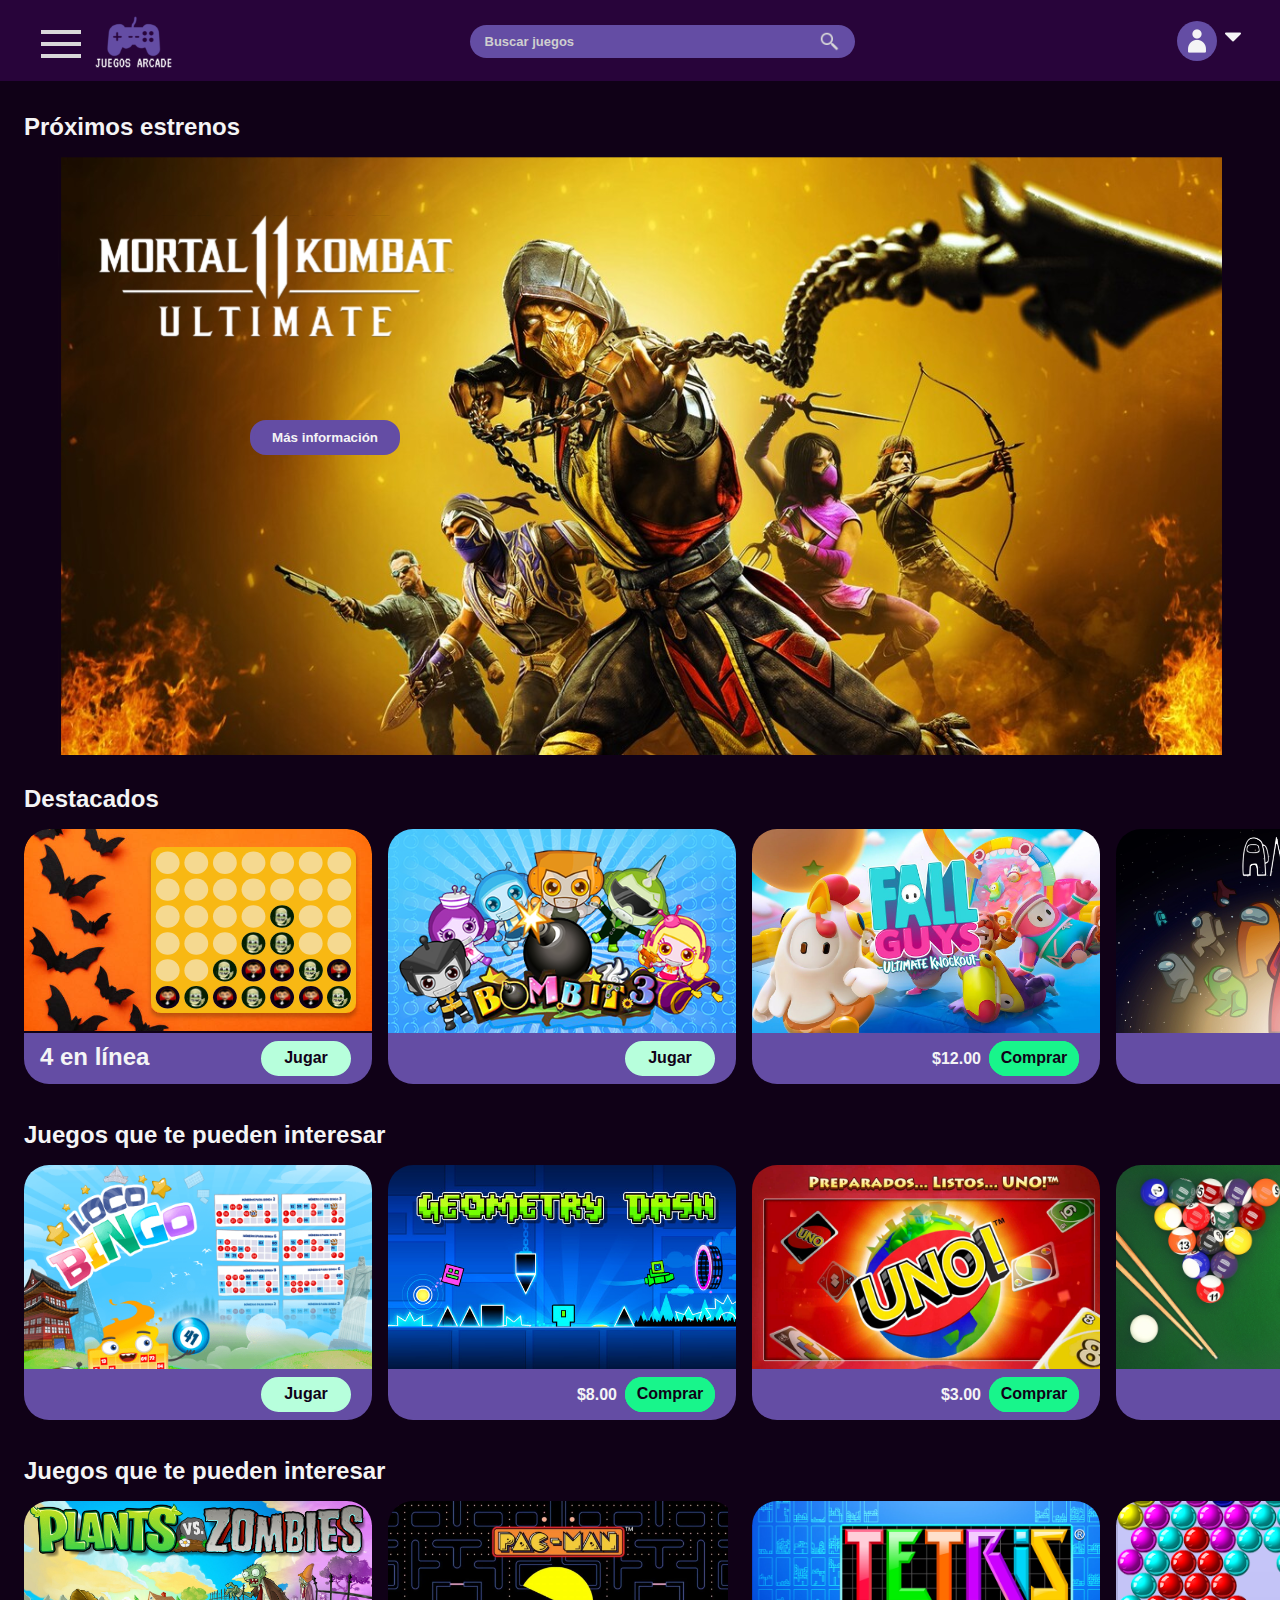
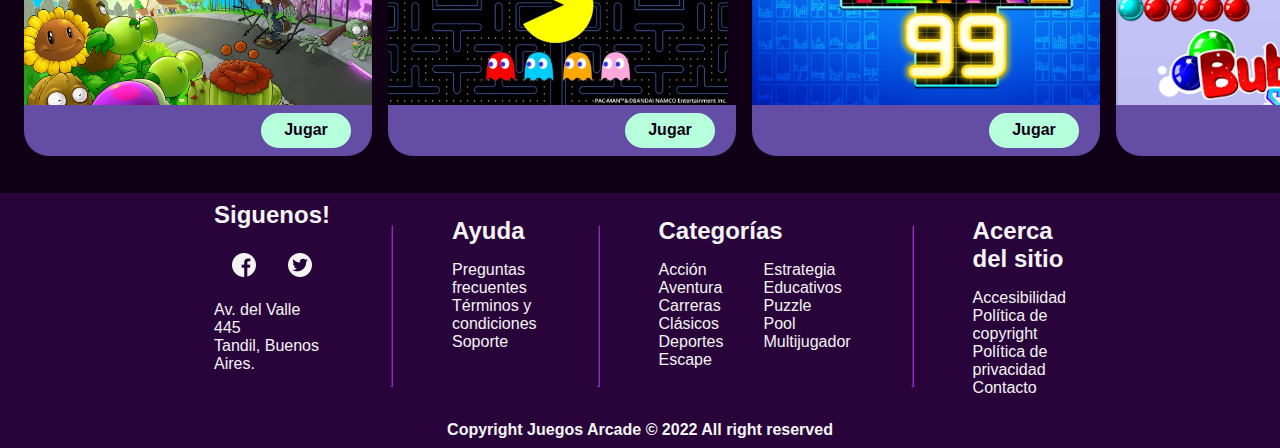
==== Entregable 2/Home.html @ 7ea5e597 "animacion a los hover de los botones" ====
<!DOCTYPE html>
<html lang="en">
<head>
    <meta charset="UTF-8">
    <meta http-equiv="X-UA-Compatible" content="IE=edge">
    <meta name="viewport" content="width=device-width, initial-scale=1.0">
    <link rel="stylesheet" href="css/style.css">
    <script src="https://kit.fontawesome.com/yourcode.js" crossorigin="anonymous"></script>
    <link rel="stylesheet" href="https://cdnjs.cloudflare.com/ajax/libs/font-awesome/4.7.0/css/font-awesome.min.css">
    <link rel="preconnect" href="https://fonts.googleapis.com">
    <link rel="preconnect" href="https://fonts.gstatic.com" crossorigin>
    <link href="https://fonts.googleapis.com/css2?family=Inter:wght@500&family=Raleway:ital,wght@1,200&display=swap" rel="stylesheet">
    <title>Juegos arcade</title>
    <script src="logica.js"></script>
</head>
<body>
    <header>
        <div class="container">
            <div class="img">
                <!--Sergio-->
                <button id="botonCategorias">
                    <img class="menu" src="img/menu.png" alt="">
                </button>
                <!--Sergio-->
                <img class="logo" src="img/logo.svg" alt="">
            </div>
            <div class="buscador">
                <input type="text" placeholder="Buscar juegos" name="" id="">
                <img class="buscadorImg" src="img/buscador.png" alt="">
            </div>
            <div class="menuUsuario">
                <div id="btnUsuario" class="usuario">
                    <img class="logoUsuario" src="img/usuario.png" alt="">
                </div>
                <div id="flecha">
                    <img class="flecha" src="img/ordenar-abajo.png" alt="">
                </div>
            </div>
        </div>
        
    </header>
    <!--<div class="loader noMostrar" id="spinner"></div>-->
    <!--Sergio-->
    <div id="categorias" class="noMostrar">
        <div class="categorias">
            
            <ul class="listaCategorias">
                <li>Acción</li>
                <li>Aventura</li>
                <li>Carreras</li>
                <li>Clásicos</li>
                <li>Deportes</li>
            <li>Escape</li>
            <li>Estrategia</li>
            <li>Educativos</li>
            <li>Puzzle</li>
            <li>Pool</li>
            <li>Multijugador</li>
            <li>
                <div class="containerRedes">
                    <div class="logoRedes">
                        <img class="redes" src="img/facebook.png" alt="">
                    </div>
                    <div class="logoRedes">
                        <img class="redes" src="img/gorjeo.png" alt="">
                    </div>
                </div>
            </li>
        </ul>
        </div>
    </div>
    <div id="usuarioCategorias" class="noMostrar">
        <ul class="listaUsuarioCategorias">
            <div>
                <img class="logoUsuario" src="img/usuario.png" alt="">
                <p>Nombre</p>
            </div>
            <hr>
            <li>Notificaciones</li>
            <li>Tienda</li>
            <li>Soporte</li>
            <li>Configuración</li>
            <li>Cerrar Sesión</li>
        </ul>
    </div>
    <!--Sergio-->
    <main id="main">
        <div class="containerMain">
            <h1>Próximos estrenos</h1>
        </div>
            <div class="containerMortal">
                <img class="imgMortal" src="img/mortalMasLogo.svg" alt="">
            </div>
            <a href="lanzamiento.html">  <button class="btnInfo info">Más información</button></a>
        <div class="containerMain">
            <div >
                <img src="/img/imgJuego.svg" alt="">
            </div>
            <h1 class="destacados">Destacados</h1>
            <div class="carrouselDiv">
                
                <ul class="carrousel">
                    <li>
                        <div class="containerCard">
                            <div class="containerImg">
                                <img class="imgCarrouselWidthJuego" src="./img/juegoHome.svg" alt="">
                            </div>
                            <div class="cardWithName">
                                <h1>4 en línea</h1>
                                <a href="juego.html"><button class="btn jugar btnJugar"><p>Jugar</p></button></a>
                            </div>
                        </div>
                    </li>
                    <li>
                        <div class="containerCard">
                            <div class="containerImg">
                                <img class="imgCarrouselWidth" src="img/carrousel/1/bombit.png" alt="">
                            </div>
                            <div class="card">
                                <button class="btn jugar btnJugar"><p>Jugar</p></button>
                            </div>
                        </div>
                    </li>
                    <li >
                        <div class="containerCard">
                            <div class="containerImg">
                                <img class="imgCarrouselHeigh" src="img/carrousel/1/fallguys.png" alt="">
                            </div>
                            <div class="cardPrice">
                                <p class="precio">$12.00</p>
                                <button class="btn comprar btnComprar"><p>Comprar</p></button>

                            </div>
                        </div>
                    </li>
                    <li>
                        <div class="containerCard">
                            <div class="containerImg">
                                <img class="imgCarrouselHeigh" src="img/carrousel/1/amongus.png" alt="">
                                
                            </div>
                            <div class="cardPrice">
                                <p class="precio">$3.00</p>
                                <button class="btn comprar btnComprar"><p>Comprar</p></button>
                            </div>
                        </div>
                    </li>
                    <li>
                        <div class="containerCard">
                            <div class="containerImg">
                                <img class="imgCarrouselWidth" src="img/carrousel/1/plantasVSzombies.png" alt="">
                                
                            </div>
                            <div class="card">
                                <button class="btn jugar btnJugar"><p>Jugar</p></button>
                            </div>
                        </div>
                    </li>
                    <li>
                        <div class="containerCard">
                            <div class="containerImg">
                                <img class="imgCarrouselWidth" src="img/carrousel/1/fuegoyagua.png" alt="">
                                
                            </div>
                            <div class="card">
                                <button class="btn jugar btnJugar"><p>Jugar</p></button>
                            </div>
                        </div>
                    </li>
                    <li>
                        <div class="containerCard">
                            <div class="containerImg">
                                <img class="imgCarrouselWidth" src="img/carrousel/1/pacman.png" alt="">
                                
                            </div>
                            <div class="card">
                                <button class="btn jugar btnJugar"><p>Jugar</p></button>
                            </div>
                        </div>
                    </li>
                    <li>
                        <div class="containerCard">
                            <div class="containerImg">
                                <img class="imgCarrouselHeigh" src="img/carrousel/1/fornite.png" alt="">
                                
                            </div>
                            <div class="cardPrice">
                                <p class="precio">$7.00</p>
                                <button class="btn comprar btnComprar"><p>Comprar</p></button>
                            </div>
                        </div>
                    </li>
                </ul>
            </div>

            <h1>Juegos que te pueden interesar</h1>
                <ul class="carrousel">
                    <li>
                        <div class="containerCard">
                            <div class="containerImg">
                                <img class="imgCarrouselWidth" src="img/carrousel/2/bingo.png" alt="">
                            </div>
                            <div class="card">
                                <button class="btn jugar btnJugar"><p>Jugar</p></button>
                            </div>
                        </div>
                    </li>
                    <li>
                        <div class="containerCard">
                            <div class="containerImg">
                                <img class="imgCarrouselHeigh" src="img/carrousel/2/geometry.png" alt="">

                            </div>
                            <div class="cardPrice">
                                <p class="precio">$8.00</p>
                                <button class="btn comprar btnComprar"><p>Comprar</p></button>
                            </div>
                        </div>
                    </li>
                    <li>
                        <div class="containerCard">
                            <div class="containerImg">
                                <img class="imgCarrouselHeigh" src="img/carrousel/2/ungo.png" alt="">
                            </div>
                            <div class="cardPrice">
                                <p class="precio">$3.00</p>
                                <button class="btn comprar btnComprar"><p>Comprar</p></button>
                            </div>
                        </div>
                    </li>
                    <li >
                        <div class="containerCard">
                            <div class="containerImg">
                                <img class="imgCarrouselHeigh" src="img/carrousel/2/pool.png" alt="">
                            </div>
                            <div class="card">
                                <button class="btn jugar btnJugar"><p>Jugar</p></button>
                            </div>
                        </div>
                    </li>
                    <li>
                        <div class="containerCard">
                            <div class="containerImg">
                                <img class="imgCarrouselHeigh" src="img/carrousel/2/subway.png" alt="">

                            </div>
                            <div class="cardPrice">
                                <p class="precio">$7.00</p>
                                <button class="btn comprar btnComprar"><p>Comprar</p></button>
                            </div>
                        </div>
                    </li>
                    <li>
                        <div class="containerCard">
                            <div class="containerImg">
                                <img class="imgCarrouselHeigh" src="img/carrousel/2/tetris.png" alt="">

                            </div>
                            <div class="card">
                                <button class="btn jugar btnJugar"><p>Jugar</p></button>
                            </div>
                        </div>
                    </li>
                    <li>
                        <div class="containerCard">
                            <div class="containerImg">
                                <img class="imgCarrouselWidth" src="img/carrousel/2/callofduty.png" alt="">

                            </div>
                            <div class="cardPrice">
                                <p class="precio">$11.00</p>
                                <button class="btn comprar btnComprar"><p>Comprar</p></button>
                            </div>
                        </div>
                    </li>
                    <li>
                        <div class="containerCard">
                            <div class="containerImg">
                                <img class="imgCarrouselHeigh" src="img/carrousel/2/redball.png" alt="">

                            </div>
                            <div class="card">
                                <button class="btn jugar btnJugar"><p>Jugar</p></button>
                            </div>
                        </div>
                    </li>
                </ul>
                
            <h1>Juegos que te pueden interesar</h1>
                <ul class="carrousel">
                    <li>
                        <div class="containerCard">
                            <div class="containerImg">
                                <img class="imgCarrouselWidth" src="img/carrousel/1/plantasVSzombies.png" alt="">
                            </div>
                            <div class="card">
                                <button class="btn jugar btnJugar"><p>Jugar</p></button>
                            </div>
                        </div>
                    </li>
                    <li>
                        <div class="containerCard">
                            <div class="containerImg">
                                <img class="imgCarrouselHeigh" src="img/carrousel/1/pacman.png" alt="">

                            </div>
                            <div class="card">
                                <button class="btn jugar btnJugar"><p>Jugar</p></button>
                            </div>
                        </div>
                    </li>
                    <li>
                        <div class="containerCard">
                            <div class="containerImg">
                                <img class="imgCarrouselHeigh" src="img/carrousel/2/tetris.png" alt="">
                            </div>
                            <div class="card">
                                <button class="btn jugar btnJugar"><p>Jugar</p></button>
                            </div>
                        </div>
                    </li>
                    <li >
                        <div class="containerCard">
                            <div class="containerImg">
                                <img class="imgCarrouselWidth" src="img/carrousel/3/bubblle.png" alt="">
                            </div>
                            <div class="cardPrice">
                                <p class="precio">$2.00</p>
                                <button class="btn comprar btnComprar"><p>Comprar</p></button>
                            </div>
                        </div>
                    </li>
                    <li>
                        <div class="containerCard">
                            <div class="containerImg">
                                <img class="imgCarrouselWidth" src="img/carrousel/3/bingo2.png" alt="">

                            </div>
                            <div class="card">
                                <button class="btn jugar btnJugar"><p>Jugar</p></button>
                            </div>
                        </div>
                    </li>
                    <li>
                        <div class="containerCard">
                            <div class="containerImg">
                                <img class="imgCarrouselWidth" src="img/carrousel/3/candycrush.png" alt="">

                            </div>
                            <div class="cardPrice">
                                <p class="precio">$12.00</p>
                                <button class="btn comprar btnComprar"><p>Comprar</p></button>
                            </div>
                        </div>
                    </li>
                    <li>
                        <div class="containerCard">
                            <div class="containerImg">
                                <img class="imgCarrouselWidth" src="img/carrousel/3/ludo.png" alt="">

                            </div>
                            <div class="cardPrice">
                                <p class="precio">$8.00</p>
                                <button class="btn comprar btnComprar"><p>Comprar</p></button>
                            </div>
                        </div>
                    </li>
                    <li>
                        <div class="containerCard">
                            <div class="containerImg">
                                <img class="imgCarrouselHeigh" src="img/carrousel/3/pinball.png" alt="">

                            </div>
                            <div class="card">
                                <button class="btn jugar btnJugar"><p>Jugar</p></button>
                            </div>
                        </div>
                    </li>
                </ul>

                
            </div>
            <footer>
                <div class="containerFooter">

                    <div class="seccionSiguenos">
                        <h1> Siguenos!</h1>
                        <div class="containerRedes">

                            <div class="logoRedes">
                                <img class="redes" src="img/facebook.png" alt="">
                            </div>
                            <div class="logoRedes">
                                <img class="redes" src="img/gorjeo.png" alt="">
                            </div>
                        </div>
                        <div class="ubicacion">
                            <p>Av. del Valle 445</p>
                            <p>Tandil, Buenos Aires.</p>
                        </div>
                    </div>
                    <div>
                        <hr>
                    </div>
                    <div class="seccion">
                        <h1> Ayuda</h1>
                        <p>Preguntas frecuentes</p>
                        <p>Términos y condiciones</p>
                        <p>Soporte</p>
                    </div>
                    <div>
                        <hr>
                    </div>
                    <div class="seccion">
                        <h1>Categorías</h1>
                        <div class="divCategoria">
                            <div class="listadoCategorias"> 
                                <p>Acción </p>
                                <p>Aventura</p>
                                <p>Carreras</p>
                                <p>Clásicos</p>
                                <p>Deportes</p>
                                <p>Escape</p>
                            </div>
                            <div>
                                <p>Estrategia</p>
                                <p>Educativos</p>
                                <p>Puzzle</p>
                                <p>Pool</p>
                                <p>Multijugador</p>
                            </div>
                        </div>
                    </div>
                    <div>
                        <hr>
                    </div>
                    <div class="seccion">
                        <h1> Acerca del sitio</h1>
                        <p>Accesibilidad</p>
                        <p>Política de copyright</p>
                        <p>Política de privacidad</p>
                        <p>Contacto</p>
                    </div>
                </div>
                <p class="copyright">Copyright Juegos Arcade © 2022 All right reserved</p>
            </footer>
    </main>

</body>
</html>
---- Entregable 2/css/style.css ----
@import url('https://fonts.googleapis.com/css2?family=Inter:wght@500&family=Raleway:ital,wght@1,200&display=swap');

html, body, div, span, applet, object, iframe,
h1, h2, h3, h4, h5, h6, p, blockquote, pre,
a, abbr, acronym, address, big, cite, code,
del, dfn, em, img, ins, kbd, q, s, samp,
small, strike, strong, sub, sup, tt, var,
b, u, i, center,
dl, dt, dd, ol, ul, li,
fieldset, form, label, legend,
table, caption, tbody, tfoot, thead, tr, th, td,
article, aside, canvas, details, embed, 
figure, figcaption, footer, header, hgroup, 
menu, nav, output, ruby, section, summary,
time, mark, audio, video {
    margin: 0;
    padding: 0;
    border: 0;
    font-size: 100%;
    vertical-align: baseline;
}

body{
    background-color: #100117;
    font-family:  sans-serif;
    color: #CFCFCF;
}

/*************HEADER***********************/
header{
    position: sticky;
    top: 0px;
    background-color: #28043A;
    height: 81px;
    width: 100%;
    z-index: 5;
}

input{
    background-color: #644DA4;
    border-radius: 50px;
    border: none;
    width:  381px;
    height: 31px;
}

::placeholder {
    color: #CFCFCF;
    font-weight: bold;
    font-size: 13px;
    padding-left: 13px;
    font-family: sans-serif;
}

.container{
    display: flex;
    flex-direction: row;
    justify-content: space-between;
}
.menu{
    max-width: 49px;
    max-height: 48px;
}
.logo{
    max-width: 77px;
    max-height: 52px;
}

.buscador{
    padding-top: 25px;
}

.buscadorImg{
    max-width: 21px;
    max-height: 23px;
    position: relative;
    right: 40px;
    top: 6px;
}

.img{
    padding-top: 16px;
    padding-left: 31px;
}

.usuario{
    width: 40px;
    height: 40px;
    -moz-border-radius: 50%;
    -webkit-border-radius: 50%;
    border-radius: 50%;
    background: #644DA4;

}
.menuUsuario{
    padding-top: 21px;
    padding-right: 31px;
    display: flex;
    flex-direction: row;
}

.logoUsuario{
    padding: 8px 8px;
}

.flecha{
    max-width: 22px;
    max-height: 22px;
    padding: 8px 8px;
}

/*************MAIN***********************/
main{
    background-color: #100117;
}

.containerMain{
    padding-left: 24px;
}

h1{
    color: #F4F4F5;
    font-size: 24px;
    padding-top: 32px;

}
.destacados{
    padding-top: 12px !important;  
}

.containerMortal{
    width: 100%;
    display: flex;
    justify-content: center;
    align-items: center;
    margin-top: 16px;
}

.imgMortal{
    width: 91%;

}

.logoMortal{
    max-width: 400px;
    position: absolute;
    top: 250px;
    left: 150px;
}

.btnInfo {
    font-weight: 600;
    background: #644DA4;
    border-radius: 16px;
    width: 150px;
    height: 35px;
    color: #F4F4F5;
    border: 0.25rem solid #644DA4;
    position: absolute;
    top: 420px;
    left: 250px;
    z-index: 1;
    overflow: hidden;
  }
  
  .btnInfo:hover {
    color: #644DA4;
  }
  .btnInfo::after {
    content: "";
    background: #ecf0f1;
    position: absolute;
    z-index: -1;
    padding: 0.85em 0.75em;
    display: block;
  }
  
  button[class^="btnInfo"]::after {
    transition: all 0.3s ease;
  }
  
  .btnInfo.info::after {
    left: 0;
    right: 0;
    top: 0;
    bottom: 0;
    transform: scale(0, 0) rotate(-180deg);
  }
  .btnInfo.info:hover::after {
    transform: scale(1, 1) rotate(0deg);
  }

.containerCard{
   padding-right: 16px;
   width:  348px;
   height: 260px;
   line-height:0;
}

.carrousel{
    display: flex;
    flex-direction: row;
    margin-top: 16px;
    overflow: scroll;
    list-style: none;
}


.carrousel::-webkit-scrollbar{
    width: 2px;
    height: 8px; 
}

.carrousel::-webkit-scrollbar-track {
    border-radius: 8px;
    background-color: none;
  }

.carrousel::-webkit-scrollbar-thumb {
    background: #581578;
    border-radius: 8px;
  }

.card{
    width:  348px;
    height: 51px;
    background-color: #644DA4;
    border-radius: 0px 0px 25px 25px;
    display: flex;
    justify-content: end;
}

.cardWithName{
    width:  348px;
    height: 51px;
    background-color: #644DA4;
    border-radius: 0px 0px 25px 25px;
    display: flex;
    justify-content: space-between;
}

.cardPrice{
    width:  348px;
    height: 51px;
    background-color: #644DA4;
    border-radius: 0px 0px 25px 25px;
    display: flex;
    justify-content: end; 
}

.cardPrice .precio {
    color: #F4F4F5;
    font-size: 16px;
    font-weight: 700;
    padding-top: 26px;
    padding-right: 8px;
}


.cardWithName h1 {
    padding-left: 16px;
    padding-top: 24px;
}

.containerImg{
    width: 348px;
    height: 204px;
    overflow: hidden;
    border-radius: 25px 25px 0px 0px;
}

.imgCarrouselHeigh{
    max-height: 204px;
    overflow: hidden;
}

.imgCarrouselWidth{
    max-width: 348px;
    overflow: hidden;
}

.imgCarrouselWidthJuego{
    max-width: 360px;
    overflow: hidden;  
}
/******Sergio************************/
.cardWithName a {
    margin-right: 21px;
    border-radius: 25px;
    height: 42px;
    width: 90px;
}

.btnComprar{
    background-color: #18F58B;
    border-radius: 25px;
    border: none;
    height: 35px;
    width: 90px;
    margin-top: 8px;
    margin-right: 21px;
    text-align: center;
}
.comprar {
    border-color: #18F58B;
    box-shadow: 0 0 40px 40px  #18F58B inset, 0 0 0 0 #18F58B;
    -webkit-transition: all 150ms ease-in-out;
    transition: all 150ms ease-in-out;
  }
  .comprar:hover {
    box-shadow: 0 0 10px 0  #18F58B inset, 0 0 10px 4px  #18F58B;
  }
.btnComprar p{
    font-size: 16px;
    font-weight:bold;
    color: #100117;
}

.btnJugar{
    background-color: #B7FFDC;
    border-radius: 25px;
    border: solid 2px #B7FFDC;
    height: 35px;
    width: 90px;
    margin-top: 8px;
    margin-right: 21px;
    text-align: center;
}
.btnJugar p{
    font-size: 16px;
    font-weight:bold;
    color: #100117;
}

.jugar {
    -webkit-transition: all 150ms ease-in-out;
    transition: all 150ms ease-in-out;
  }
  .jugar:hover {
    box-shadow: 0 0 10px 0  #B7FFDC inset, 0 0 10px 4px  #18F58B;
  }

  .jugar:hover  p {
    color: #100117;
  }


/******FOOTER************************/

footer{
    width: 100%;
    height: 255px;
    margin-top: 32px;
    background-color: #28043A;
    display: flex;
    flex-direction: column;
    align-items: center;
}

.containerFooter{
    padding: 24px 162px;
    display: flex;
    flex-direction: row;
    
}
footer .containerFooter .seccion {
    padding: 0px 60px;
    
}
.seccionSiguenos{
    padding: 0px 60px;
    height: 108px;
    display: flex;
    flex-direction: column;
    align-items: center;
    justify-content: center;

}


footer .containerFooter .seccion h1{
    padding: 0px ;
    padding-bottom: 16px ;
}

footer p {
    color: #F4F4F5;
    font-size: 16px;
    font-weight: 0;
}
.copyright{
    color: #F4F4F5;
    font-size: 16px;
    font-weight: 600;
}
.divCategoria{
    display: flex;
    flex-direction: row;
}

.listadoCategorias{
    padding-right: 40px;
}

hr{
    height: 160px;
    width: 50%;
    background-color:#581578;
    border-color: #581578;
}

.logoRedes{
    width: 24px;
    height: 24px;
    padding: 24px 16px;
    overflow: hidden;
}

.redes{
    max-width: 24px;

}

.containerRedes{
    display: flex;
    flex-direction: row;
    justify-self: center;
}

.ubicacion{
    display: flex;
    flex-direction: column;
    justify-content: center;
    align-items: center;
}


/********4 en linea*****************/

.breadCrums{
    background-color:#581578;
    width: 100%;
    height: 78px;
    display: flex;
    flex-direction: row;
    justify-content: space-between;
}

.contenedorIMGtexto{
    display: flex;
    flex-direction: row;
    padding-left: 32px;
}

.contenedorIMGjuego{
    width: 133px;
    height: 78px;
    overflow: hidden;
}


.imgjuego{
    width: 133px;
    height: 80px;
}
.contendedorBreadCrums{
    display: flex;
    flex-direction: column;

    padding-left:  24px;
}

.contendedorBreadCrums p {
    color: #CFCFCF;
}


.contendedorBreadCrums h1 {
   padding-top: 8px;
}


.contenedorJuego{
    width: 1230px;
    height: 640px;
    background-color:#581578;
    margin:0px 105px;
    display: flex;
    justify-content: center;
    align-items: center;
}

.juego{
    display: flex;
    width: 100%;
    height: 640px;
    justify-content: center;
    padding-top: 32px;
}

.containerRedesJuego{

    display: flex;
    flex-direction: row;
    justify-self: center;
    padding-right: 80px;
}

.logoRedesJuego{
    width: 40px;
    height: 40px;
    padding: 16px 16px;
    overflow: hidden;
}

.redesJuego{
    width: 40px;
    height: 40px;
}

.facebook{
    width: 35px;
    height: 35px;
}

.contendedorGaleria{
    display: flex;
    justify-content: center;
}
.galeria{
    width: 82%;
    padding-top: 32px;
    display: flex;
    flex-direction: row;
    justify-content: space-around;

}

.contenedorTexto{
    display: flex;
    justify-content: center;
    flex-direction: column;
    padding: 0px 150px;
}

.contenedorTexto p {
    padding-top: 16px;
}

.comentariosH1{
    padding-left: 148px;
}

.contenedorComentarios{
    background-color: #3F1A52;
    width: 1230;
    height:99px;
    margin: 16px 148px;
    border-radius: 8px;
    display: flex;
    flex-direction: row;
    justify-content: space-between;
}

.comentarioGlobal{
    background-color: #644DA4;
    width: 1072px;
    height: 67px;
    border-radius: 10px;
    margin-top: 16px;
    margin-bottom: 16px;
    margin-right: 84px;
}

.usuarioComentario{
    margin: 24px;
    width: 54px;
    height: 54px;
    margin-right: 32px;
}

.divideComentario{
    height: 2px;
    width: 1216px;
    background-color: #F4F4F5
}

.comentariosOtros{
    background-color: #3F1A52;
    width: 1230;
    height:99px;
    margin: 16px 148px;
    border-radius: 8px;
    display: flex;
    flex-direction: row;
    justify-content: space-between;
}

.contenedorIMGComentario{
    display: flex;
    flex-direction: row;
}

.contendorDatos h1{
    margin-top: 16px;
    padding: 0px;

}
.contenedoNombreFecha{
    display: flex;
    flex-direction: row;
}

.contenedoNombreFecha p{
    margin: 22px;
    padding: 0px;
}

.meGusta{
    display: flex;
    flex-direction: row;
    margin: 24px;
    justify-content: center;
    align-items: center;
}

.meGusta p{
    margin-right: 16px;
}

/*************LANZAMIENTO******************/


.btn_trailer{
    font-size: 16px;
    font-weight: bold;
    background: #FFCE31;
    color: #100117;
    border: 0.25rem solid #FFCE31;
    border-radius: 16px;
    width: 128px;
    height: 40px;
    position: absolute;
    right: 10px;
    top: 652px;
    z-index: 1;
    overflow: hidden;
    display: flex;
    flex-direction: row;
    justify-content: space-around;
    align-items: center;
  }
  .btn_trailer:hover {
    color: #100117;
  }
  .btn_trailer::after {
    content: "";
    background: #FFE38A;
    position: absolute;
    z-index: -1;
    padding: 0.85em 0.75em;
    display: block;
  }
  
  
  button[class^="btn"]::after {
    transition: all 0.3s ease;
  }
  button[class^="btn"]:hover::after {
    transition: all 0.3s ease-out;
  }
  
  .btn_trailer::after {
    border-radius: 50%;
    left: -50%;
    right: -50%;
    top: -150%;
    bottom: -150%;
    line-height: 8.34em;
    transform: scale(0, 0);
  }
  .btn_trailer:hover::after {
    transform: scale(1, 1);
  }
  
.mainLanzamiento{
    height: 2461px;
}
.heroFondo{
    width: 100%;
    height: 621px;
    overflow: hidden;
}
.fondo{
    width: 100%;
}
.contenedorLogoLanzamiento{
    width: 630px;
}
.logoMortalLanzamiento{
    width: 630px;
    position: absolute;
    top: 100px;
    left: 438px;
}

.fuego{
    width: 940px;
}

.fuegoimg{
    width: 940px;
    position: absolute;
    top: 444px;
    left: 300px;
}

.personaje{
    width: 1036px;
}

.personajeimg{
    width: 1040px;
    position: absolute;
    top: 269px;
    left: 348px;
}

.contenedorHistoria{
   
    height: 406px;
    margin: 24px;
    margin-top: 16px;
    margin-bottom: 0px;
    background-color: rgb(55, 28, 124, 0.6);
    border-radius: 25px;
    display: flex;
    justify-content: center;
    align-items: center;
}

.historia{
    width: 986px;
    height: 284px;
    overflow: scroll;
    background-color: transparent;
}

.historia::-webkit-scrollbar{
    width: 8px;
    height: 0px; 
}

.historia::-webkit-scrollbar-track {
    border-radius: 8px;
    background-color: none;
  }

.historia::-webkit-scrollbar-thumb {
    background: #F4F4F5;
    border-radius: 8px;
}

.historia p {
    color: #CFCFCF;
    background-color: transparent;
}

.containerImgFondoPJ{
    width: 174px;
    height: 240px;
    overflow: hidden;
    margin-left: 24px;
}

.fondoPj{
    width: 174px;
    height: 231px;
    opacity: 1; 
}

.containerImgPJ{
    width: 174px;
    height: 187px;
    overflow: hidden;
    position: static;
    top: 0px;
}

.cardFeatureEND{
    margin-top: 0px;
    display: flex;
    justify-content: end;
}

.cardFeatureEND2{
    display: flex;
    justify-content: end;
    position: relative;
    bottom: 200px;
}

.cardFeatureSTART{
    display: flex;
    justify-content: start;
    position: relative;
    bottom: 100px;
}

.cardFeature{
    background-color: rgb(55, 28, 124, 0.6);
    width: 805px;
    height: 281px;
    border-radius: 15px;
    margin-top: 131px;
    display: flex;
    flex-direction: row;
}

.cardFeature div{
    display: flex;
    flex-direction: column;
}

.cardFeature div p {
    padding-top: 24px;
    margin-left: 24px;
}

.cardFeature div h1 {
    padding-top: 16px;
    margin-left: 32px;
    text-align: center;
}

.imgFeature{
    height: 372px;
    position: relative;
    bottom: 91px;
    border-radius: 15px;
}

.imgFeature2{
    height: 468px;
    position: relative;
    bottom: 125.5px;
}

.imgFeature3{
    width: 654px;
    position: relative;
    bottom: 63px;
}

.contenedorTextoFeature{
    position: absolute;
    bottom: 50px;
    right: 60px;
    background-color: transparent;
    width: 400px;
}

.contenedorTextoFeature h1{
    margin-left: 0px !important;
}

.tituloSegundaFeature{
    margin-left: 0px !important;
    padding-top: 24px;
    padding-right: 24px;
    
}

.textoSegundaFeature{
    margin-left: 8px !important;
}



/*************Sergio******************/
.noMostrar{
    display: none;
}
.listaCategorias{
    display: flex;
    flex-direction: column;
    position:fixed;
    width: 140px;
    height: 52%;
    background-color: #644DA4;
}
.listaCategorias li{
    display: flex;
    justify-content: center;
    align-items: center;
    font-weight: bold;
    font-size: 16px;
    height: 40px;
}
.listaCategorias li:hover{
    color: #100117;
    background-color: #957BDC;
}
.listaUsuarioCategorias{
    display: flex;
    flex-direction: column;
    position:fixed;
    right: 0;
    width: 140px;
    height: 20%;
    background-color: #644DA4;
}
.listaUsuarioCategorias li{
    display: flex;
    justify-content: center;
    align-items: center;
    font-weight: bold;
    font-size: 16px;
    height: 30px;
}
.listaUsuarioCategorias li:hover{
    color: #100117;
    background-color: #957BDC;
}
.listaUsuarioCategorias div{
    display: flex;
    justify-content: center;
    align-items: center;
    flex-direction: row;
    font-weight: bold;
}
.listaUsuarioCategorias hr{
    margin: 0;
    margin-left: 22px;
    height: 2px;
    border-width:0;
    background-color: #100117;
    width: 70%;
}
button{
    border: none;
    background: transparent;
}
.loader {
    margin-left: 50%;
    margin-top: 15%;
    border: 16px solid #f3f3f3; /* Light grey */
    border-top: 16px solid #3498db; /* Blue */
    border-radius: 50%;
    width: 120px;
    height: 120px;
    animation: spin 2s linear infinite;
  }
  
  @keyframes spin {
    0% { transform: rotate(0deg); }
    100% { transform: rotate(360deg); }
  }
/******Sergio************************/
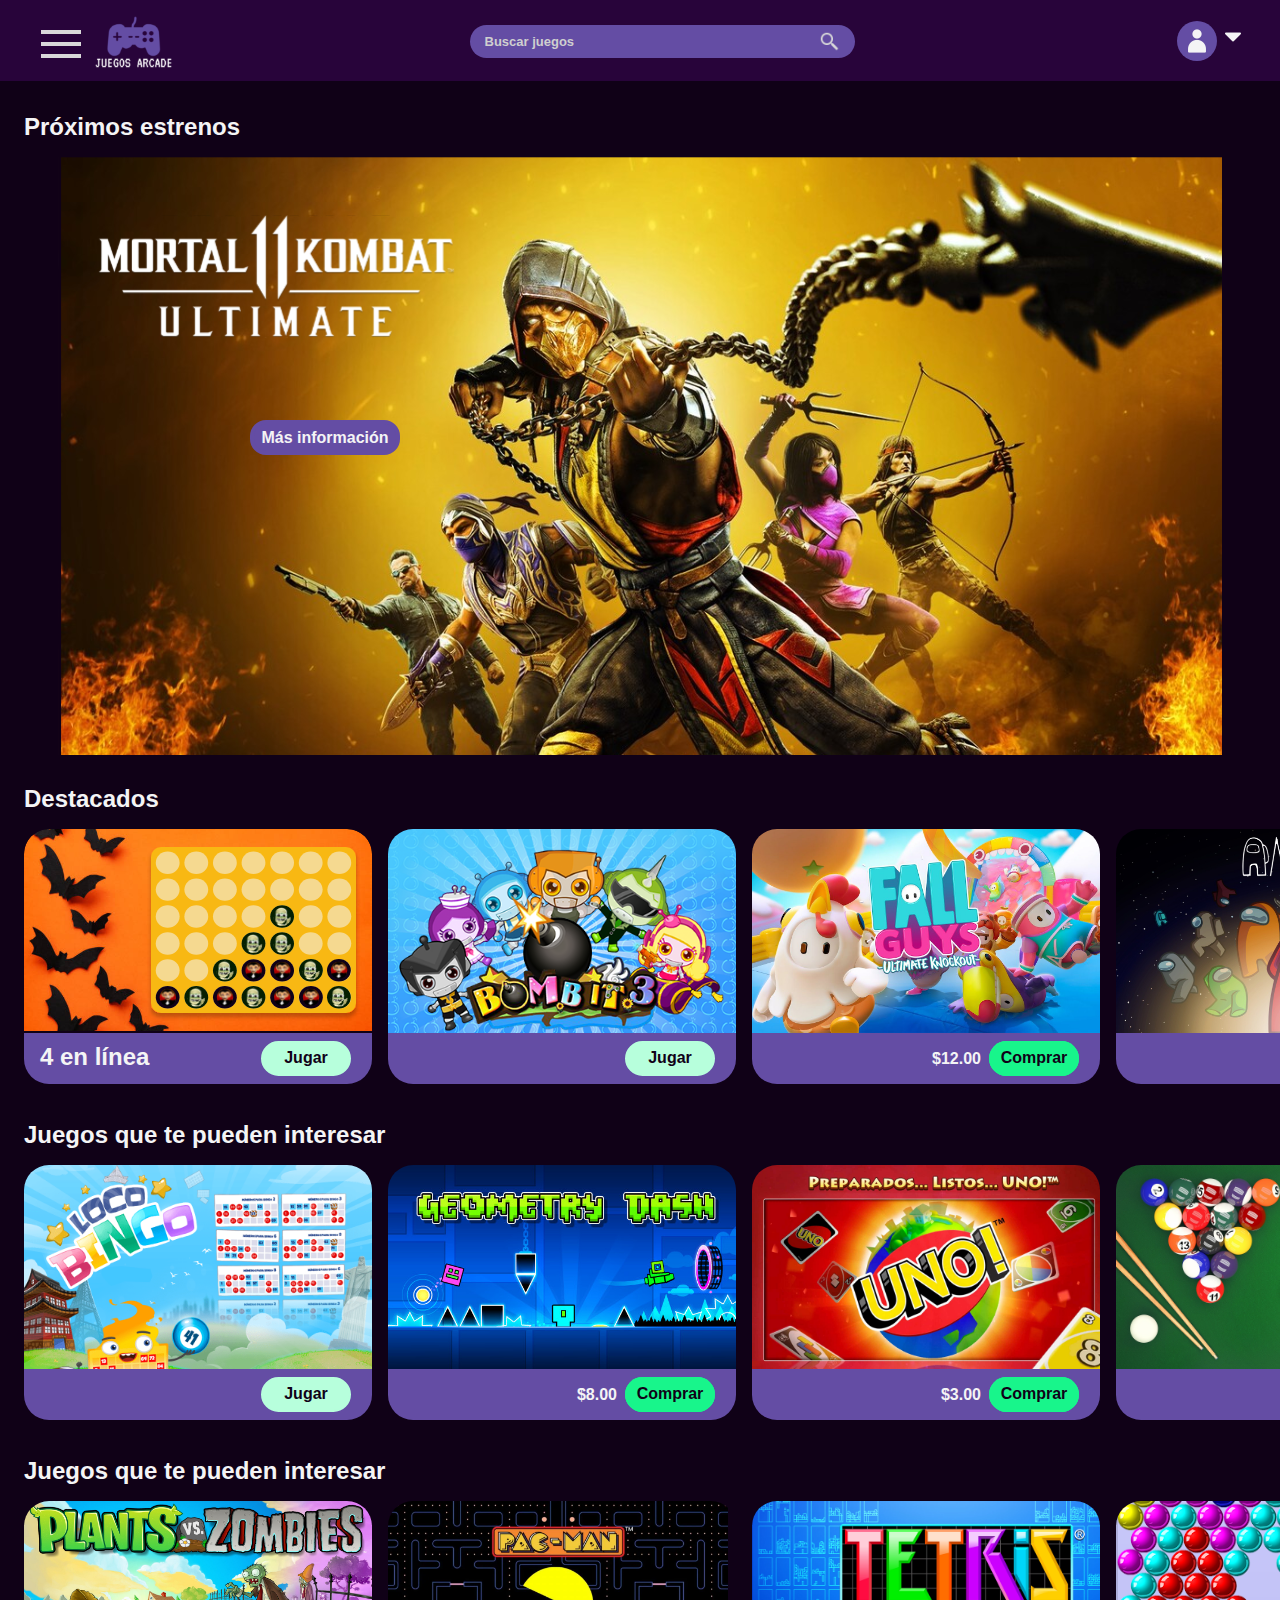
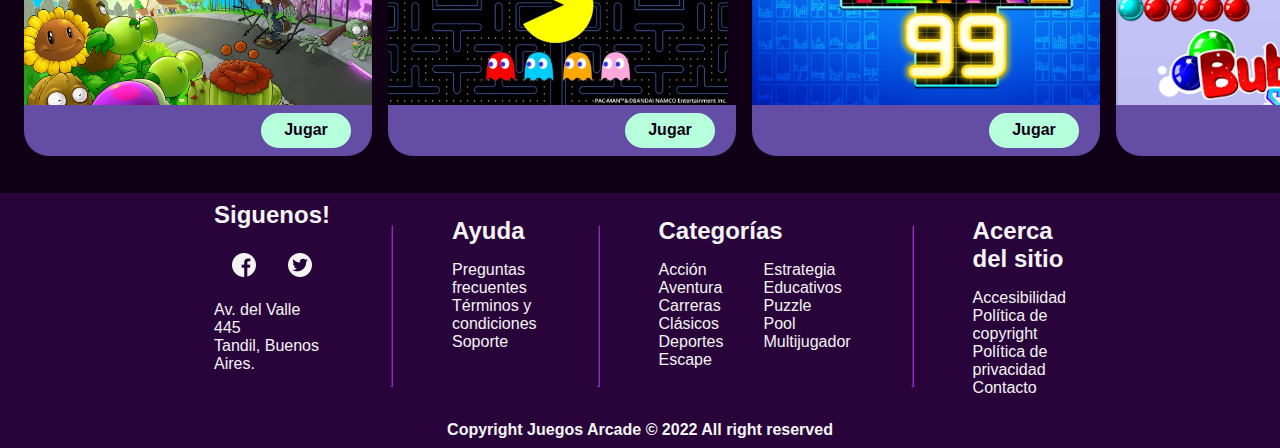
==== commit 7e876c55: "detalles" ====
--- a/Entregable 2/Home.html
+++ b/Entregable 2/Home.html
@@ -37,7 +37,6 @@
                 </div>
             </div>
         </div>
-        
     </header>
     <!--<div class="loader noMostrar" id="spinner"></div>-->
     <!--Sergio-->
@@ -91,7 +90,7 @@
             <div class="containerMortal">
                 <img class="imgMortal" src="img/mortalMasLogo.svg" alt="">
             </div>
-            <a href="lanzamiento.html">  <button class="btnInfo info">Más información</button></a>
+            <a href="lanzamiento.html"> <button class="btnInfo info"><p>Más información</p></button></a>
         <div class="containerMain">
             <div >
                 <img src="/img/imgJuego.svg" alt="">
--- a/Entregable 2/css/style.css
+++ b/Entregable 2/css/style.css
@@ -27,6 +27,10 @@
     color: #CFCFCF;
 }
 
+html{
+    font-family:  sans-serif;
+}
+
 /*************HEADER***********************/
 header{
     position: sticky;
@@ -150,6 +154,8 @@
 }
 
 .btnInfo {
+    font-size: 16px;
+    font-family:  sans-serif;
     font-weight: 600;
     background: #644DA4;
     border-radius: 16px;
@@ -191,6 +197,10 @@
     transform: scale(1, 1) rotate(0deg);
   }
 
+  .btnInfo p {
+    font-family:  sans-serif;
+  }
+
 .containerCard{
    padding-right: 16px;
    width:  348px;
@@ -312,6 +322,7 @@
     box-shadow: 0 0 10px 0  #18F58B inset, 0 0 10px 4px  #18F58B;
   }
 .btnComprar p{
+    font-family:  sans-serif;
     font-size: 16px;
     font-weight:bold;
     color: #100117;
@@ -328,6 +339,7 @@
     text-align: center;
 }
 .btnJugar p{
+    font-family:  sans-serif;
     font-size: 16px;
     font-weight:bold;
     color: #100117;
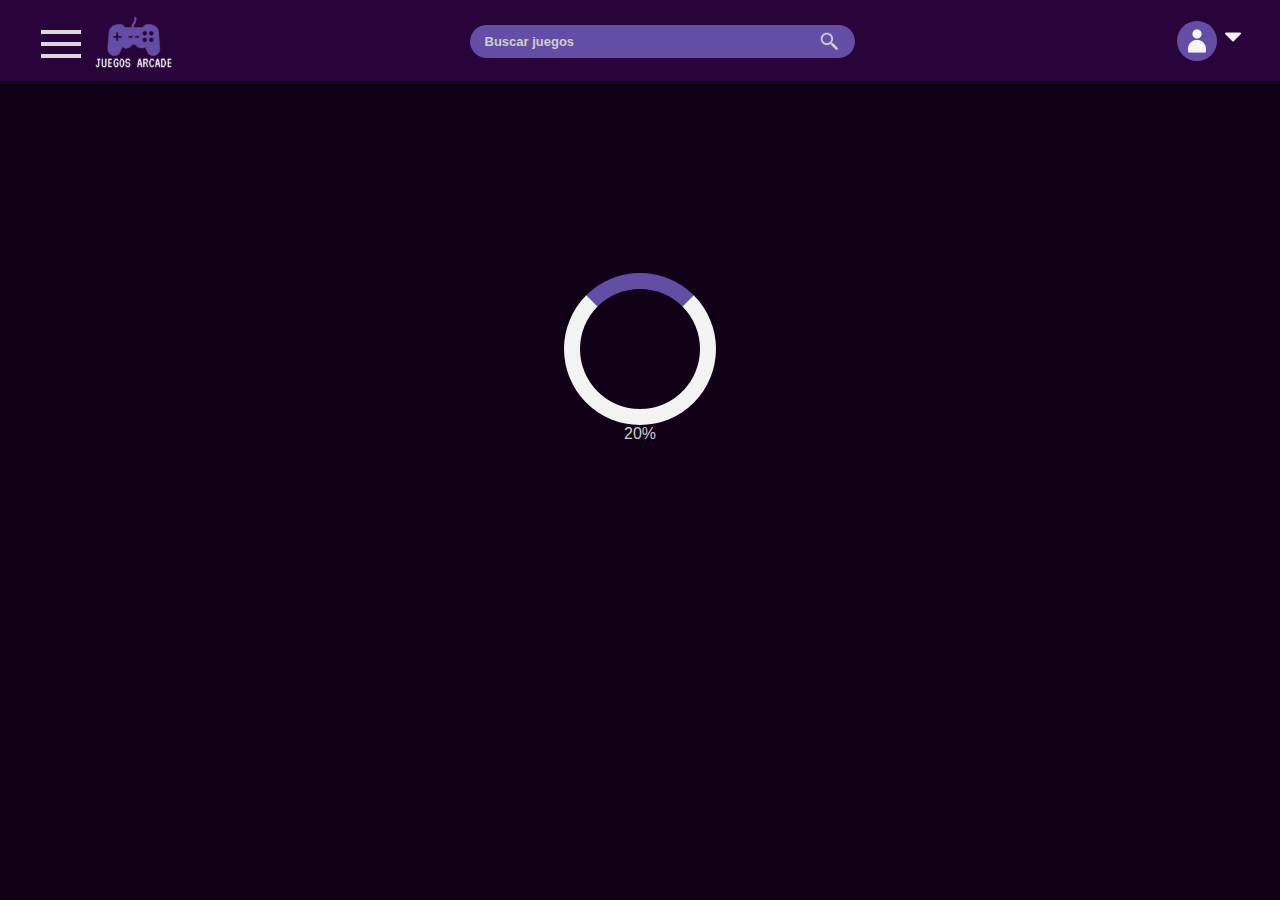
==== commit 86dadd79: "spinner" ====
--- a/Entregable 2/Home.html
+++ b/Entregable 2/Home.html
@@ -38,8 +38,12 @@
             </div>
         </div>
     </header>
-    <!--<div class="loader noMostrar" id="spinner"></div>-->
-    <!--Sergio-->
+    <div class="contenedorSpinner">
+        <div class="loader noMostrar" id="spinner"></div>
+        <div class="loaderPorcentaje">
+            <span class="noMostrar" id="spinner%">0%</span>
+        </div>
+    </div>
     <div id="categorias" class="noMostrar">
         <div class="categorias">
             
@@ -102,7 +106,7 @@
                     <li>
                         <div class="containerCard">
                             <div class="containerImg">
-                                <img class="imgCarrouselWidthJuego" src="./img/juegoHome.svg" alt="">
+                                <img class="imgCarrouselWidth" src="./img/juego.svg" alt="">
                             </div>
                             <div class="cardWithName">
                                 <h1>4 en línea</h1>
@@ -285,7 +289,7 @@
                     </li>
                 </ul>
                 
-            <h1>Juegos que te pueden interesar</h1>
+            <h1>Juegos clásicos</h1>
                 <ul class="carrousel">
                     <li>
                         <div class="containerCard">
--- a/Entregable 2/css/style.css
+++ b/Entregable 2/css/style.css
@@ -280,6 +280,8 @@
     border-radius: 25px 25px 0px 0px;
 }
 
+
+
 .imgCarrouselHeigh{
     max-height: 204px;
     overflow: hidden;
@@ -704,6 +706,7 @@
     height: 621px;
     overflow: hidden;
 }
+
 .fondo{
     width: 100%;
 }
@@ -722,7 +725,7 @@
 }
 
 .fuegoimg{
-    width: 940px;
+    /*width: 940px;*/
     position: absolute;
     top: 444px;
     left: 300px;
@@ -733,7 +736,6 @@
 }
 
 .personajeimg{
-    width: 1040px;
     position: absolute;
     top: 269px;
     left: 348px;
@@ -785,6 +787,9 @@
     overflow: hidden;
     margin-left: 24px;
 }
+.containerImgFondoPJ:hover{
+    scale: 1;
+}
 
 .fondoPj{
     width: 174px;
@@ -825,6 +830,16 @@
     width: 805px;
     height: 281px;
     border-radius: 15px;
+    margin-top: 80px;
+    display: flex;
+    flex-direction: row;
+}
+
+.cardFeature2{
+    background-color: rgb(55, 28, 124, 0.6);
+    width: 805px;
+    height: 281px;
+    border-radius: 15px;
     margin-top: 131px;
     display: flex;
     flex-direction: row;
@@ -847,10 +862,10 @@
 }
 
 .imgFeature{
-    height: 372px;
+    width: 500px;
+    right: 0px;
     position: relative;
-    bottom: 91px;
-    border-radius: 15px;
+    bottom: 63.5px;
 }
 
 .imgFeature2{
@@ -954,19 +969,26 @@
     border: none;
     background: transparent;
 }
+.contenedorSpinner{
+    display: flex;
+    justify-content: center;
+    flex-direction: column;
+    align-items: center;
+}
 .loader {
-    margin-left: 50%;
     margin-top: 15%;
-    border: 16px solid #f3f3f3; /* Light grey */
-    border-top: 16px solid #3498db; /* Blue */
+    border: 16px solid #f3f3f3; 
+    border-top: 16px solid #644DA4; 
     border-radius: 50%;
     width: 120px;
     height: 120px;
     animation: spin 2s linear infinite;
   }
+  .loaderPorcentaje{
+    font-size: 16px;
+  }
   
   @keyframes spin {
     0% { transform: rotate(0deg); }
     100% { transform: rotate(360deg); }
   }
-/******Sergio************************/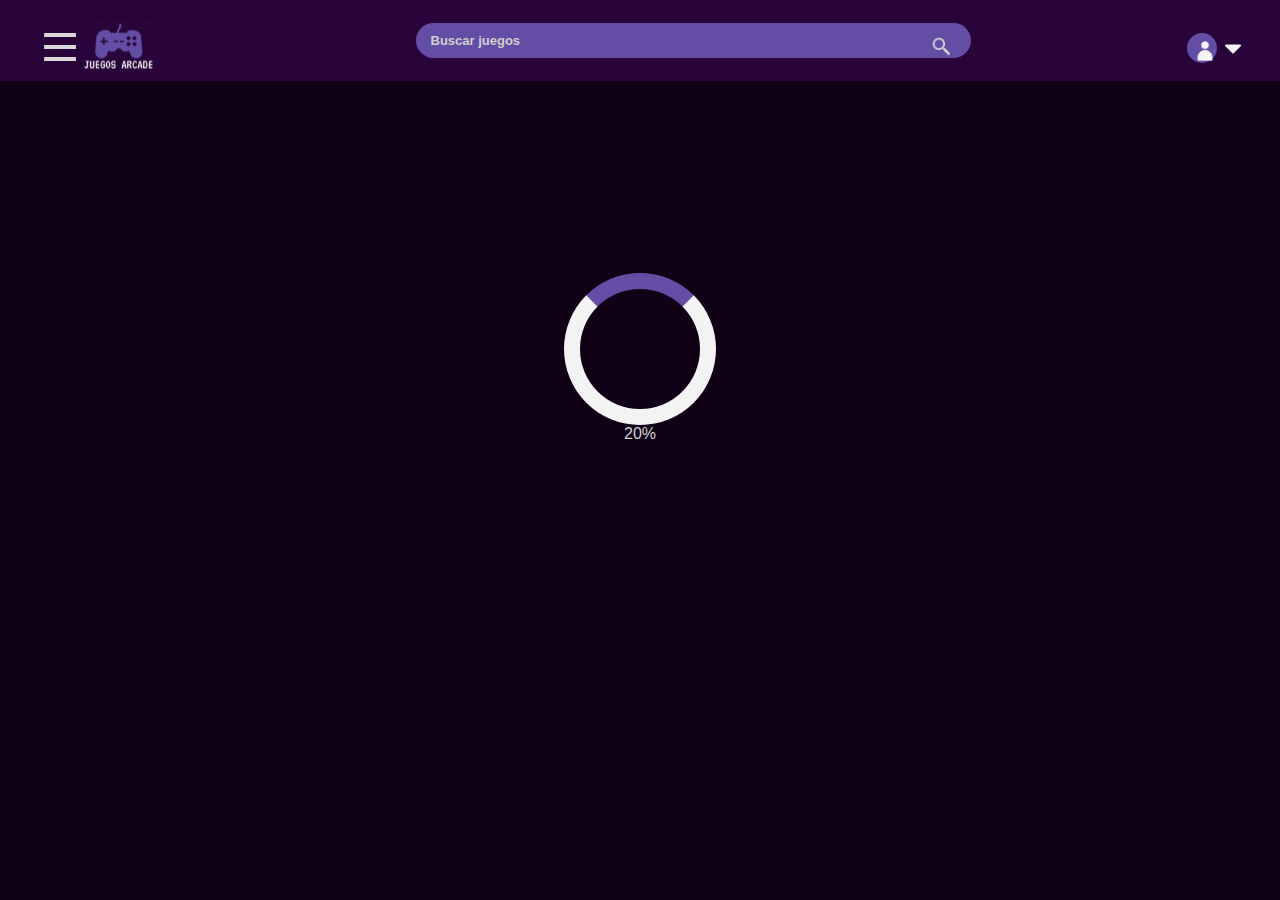
==== commit 38693f63: "Agrego responsive" ====
--- a/Entregable 2/Home.html
+++ b/Entregable 2/Home.html
@@ -14,14 +14,14 @@
     <script src="logica.js"></script>
 </head>
 <body>
+            
     <header>
         <div class="container">
             <div class="img">
-                <!--Sergio-->
                 <button id="botonCategorias">
                     <img class="menu" src="img/menu.png" alt="">
                 </button>
-                <!--Sergio-->
+                
                 <img class="logo" src="img/logo.svg" alt="">
             </div>
             <div class="buscador">
@@ -53,23 +53,23 @@
                 <li>Carreras</li>
                 <li>Clásicos</li>
                 <li>Deportes</li>
-            <li>Escape</li>
-            <li>Estrategia</li>
-            <li>Educativos</li>
-            <li>Puzzle</li>
-            <li>Pool</li>
-            <li>Multijugador</li>
-            <li>
-                <div class="containerRedes">
-                    <div class="logoRedes">
-                        <img class="redes" src="img/facebook.png" alt="">
-                    </div>
-                    <div class="logoRedes">
-                        <img class="redes" src="img/gorjeo.png" alt="">
-                    </div>
-                </div>
-            </li>
-        </ul>
+                <li>Escape</li>
+                <li>Estrategia</li>
+                <li>Educativos</li>
+                <li>Puzzle</li>
+                <li>Pool</li>
+                <li>Multijugador</li>
+                <li>
+                    <div class="containerRedes">
+                        <div class="logoRedes">
+                            <img class="redes" src="img/facebook.png" alt="">
+                        </div>
+                        <div class="logoRedes">
+                            <img class="redes" src="img/gorjeo.png" alt="">
+                        </div>
+                    </div>
+                </li>
+            </ul>
         </div>
     </div>
     <div id="usuarioCategorias" class="noMostrar">
@@ -86,105 +86,165 @@
             <li>Cerrar Sesión</li>
         </ul>
     </div>
-    <!--Sergio-->
+     
     <main id="main">
-        <div class="containerMain">
-            <h1>Próximos estrenos</h1>
-        </div>
+            <div class="containerMain">
+                <h1>Próximos estrenos</h1>
+            </div>
             <div class="containerMortal">
                 <img class="imgMortal" src="img/mortalMasLogo.svg" alt="">
             </div>
             <a href="lanzamiento.html"> <button class="btnInfo info"><p>Más información</p></button></a>
-        <div class="containerMain">
-            <div >
-                <img src="/img/imgJuego.svg" alt="">
-            </div>
-            <h1 class="destacados">Destacados</h1>
-            <div class="carrouselDiv">
-                
-                <ul class="carrousel">
-                    <li>
-                        <div class="containerCard">
-                            <div class="containerImg">
-                                <img class="imgCarrouselWidth" src="./img/juego.svg" alt="">
-                            </div>
-                            <div class="cardWithName">
-                                <h1>4 en línea</h1>
-                                <a href="juego.html"><button class="btn jugar btnJugar"><p>Jugar</p></button></a>
-                            </div>
-                        </div>
-                    </li>
-                    <li>
-                        <div class="containerCard">
-                            <div class="containerImg">
-                                <img class="imgCarrouselWidth" src="img/carrousel/1/bombit.png" alt="">
-                            </div>
-                            <div class="card">
-                                <button class="btn jugar btnJugar"><p>Jugar</p></button>
+            <div class="containerMain">
+                <div >
+                    <img src="/img/imgJuego.svg" alt="">
+                </div>
+                <h1 class="destacados">Destacados</h1>
+                <div class="carrouselDiv">
+                    
+                    <ul class="carrousel">
+                        <li>
+                            <div class="containerCard">
+                                <div class="containerImg">
+                                    <img class="imgCarrouselWidth" src="./img/juego.svg" alt="">
+                                </div>
+                                <div class="cardWithName">
+                                    <h1>4 en línea</h1>
+                                    <a href="juego.html"><button class="btn jugar btnJugar"><p>Jugar</p></button></a>
+                                </div>
+                            </div>
+                        </li>
+                        <li>
+                            <div class="containerCard">
+                                <div class="containerImg">
+                                    <img class="imgCarrouselWidth" src="img/carrousel/1/bombit.png" alt="">
+                                </div>
+                                <div class="card">
+                                    <button class="btn jugar btnJugar"><p>Jugar</p></button>
+                                </div>
+                            </div>
+                        </li>
+                        <li >
+                            <div class="containerCard">
+                                <div class="containerImg">
+                                    <img class="imgCarrouselHeigh" src="img/carrousel/1/fallguys.png" alt="">
+                                </div>
+                                <div class="cardPrice">
+                                    <p class="precio">$12.00</p>
+                                    <button class="btn comprar btnComprar"><p>Comprar</p></button>
+                                    
+                                </div>
+                            </div>
+                        </li>
+                        <li>
+                            <div class="containerCard">
+                                <div class="containerImg">
+                                    <img class="imgCarrouselHeigh" src="img/carrousel/1/amongus.png" alt="">
+                                    
+                                </div>
+                                <div class="cardPrice">
+                                    <p class="precio">$3.00</p>
+                                    <button class="btn comprar btnComprar"><p>Comprar</p></button>
+                                </div>
+                            </div>
+                        </li>
+                        <li>
+                            <div class="containerCard">
+                                <div class="containerImg">
+                                    <img class="imgCarrouselWidth" src="img/carrousel/1/plantasVSzombies.png" alt="">
+                                    
+                                </div>
+                                <div class="card">
+                                    <button class="btn jugar btnJugar"><p>Jugar</p></button>
+                                </div>
+                            </div>
+                        </li>
+                        <li>
+                            <div class="containerCard">
+                                <div class="containerImg">
+                                    <img class="imgCarrouselWidth" src="img/carrousel/1/fuegoyagua.png" alt="">
+                                    
+                                </div>
+                            <div class="card">
+                                <button class="btn jugar btnJugar"><p>Jugar</p></button>
+                            </div>
+                        </div>
+                    </li>
+                    <li>
+                        <div class="containerCard">
+                            <div class="containerImg">
+                                <img class="imgCarrouselWidth" src="img/carrousel/1/pacman.png" alt="">
+                                
+                            </div>
+                            <div class="card">
+                                <button class="btn jugar btnJugar"><p>Jugar</p></button>
+                            </div>
+                        </div>
+                    </li>
+                    <li>
+                        <div class="containerCard">
+                            <div class="containerImg">
+                                <img class="imgCarrouselHeigh" src="img/carrousel/1/fornite.png" alt="">
+                                
+                            </div>
+                            <div class="cardPrice">
+                                <p class="precio">$7.00</p>
+                                <button class="btn comprar btnComprar"><p>Comprar</p></button>
+                            </div>
+                        </div>
+                    </li>
+                </ul>
+            </div>
+            
+            <h1>Juegos que te pueden interesar</h1>
+            <ul class="carrousel">
+                <li>
+                    <div class="containerCard">
+                        <div class="containerImg">
+                            <img class="imgCarrouselWidth" src="img/carrousel/2/bingo.png" alt="">
+                        </div>
+                        <div class="card">
+                            <button class="btn jugar btnJugar"><p>Jugar</p></button>
+                        </div>
+                    </div>
+                </li>
+                <li>
+                    <div class="containerCard">
+                        <div class="containerImg">
+                            <img class="imgCarrouselHeigh" src="img/carrousel/2/geometry.png" alt="">
+                            
+                        </div>
+                        <div class="cardPrice">
+                            <p class="precio">$8.00</p>
+                            <button class="btn comprar btnComprar"><p>Comprar</p></button>
+                        </div>
+                    </div>
+                </li>
+                <li>
+                    <div class="containerCard">
+                            <div class="containerImg">
+                                <img class="imgCarrouselHeigh" src="img/carrousel/2/ungo.png" alt="">
+                            </div>
+                            <div class="cardPrice">
+                                <p class="precio">$3.00</p>
+                                <button class="btn comprar btnComprar"><p>Comprar</p></button>
                             </div>
                         </div>
                     </li>
                     <li >
                         <div class="containerCard">
                             <div class="containerImg">
-                                <img class="imgCarrouselHeigh" src="img/carrousel/1/fallguys.png" alt="">
-                            </div>
-                            <div class="cardPrice">
-                                <p class="precio">$12.00</p>
-                                <button class="btn comprar btnComprar"><p>Comprar</p></button>
-
-                            </div>
-                        </div>
-                    </li>
-                    <li>
-                        <div class="containerCard">
-                            <div class="containerImg">
-                                <img class="imgCarrouselHeigh" src="img/carrousel/1/amongus.png" alt="">
-                                
-                            </div>
-                            <div class="cardPrice">
-                                <p class="precio">$3.00</p>
-                                <button class="btn comprar btnComprar"><p>Comprar</p></button>
-                            </div>
-                        </div>
-                    </li>
-                    <li>
-                        <div class="containerCard">
-                            <div class="containerImg">
-                                <img class="imgCarrouselWidth" src="img/carrousel/1/plantasVSzombies.png" alt="">
-                                
-                            </div>
-                            <div class="card">
-                                <button class="btn jugar btnJugar"><p>Jugar</p></button>
-                            </div>
-                        </div>
-                    </li>
-                    <li>
-                        <div class="containerCard">
-                            <div class="containerImg">
-                                <img class="imgCarrouselWidth" src="img/carrousel/1/fuegoyagua.png" alt="">
-                                
-                            </div>
-                            <div class="card">
-                                <button class="btn jugar btnJugar"><p>Jugar</p></button>
-                            </div>
-                        </div>
-                    </li>
-                    <li>
-                        <div class="containerCard">
-                            <div class="containerImg">
-                                <img class="imgCarrouselWidth" src="img/carrousel/1/pacman.png" alt="">
-                                
-                            </div>
-                            <div class="card">
-                                <button class="btn jugar btnJugar"><p>Jugar</p></button>
-                            </div>
-                        </div>
-                    </li>
-                    <li>
-                        <div class="containerCard">
-                            <div class="containerImg">
-                                <img class="imgCarrouselHeigh" src="img/carrousel/1/fornite.png" alt="">
+                                <img class="imgCarrouselHeigh" src="img/carrousel/2/pool.png" alt="">
+                            </div>
+                            <div class="card">
+                                <button class="btn jugar btnJugar"><p>Jugar</p></button>
+                            </div>
+                        </div>
+                    </li>
+                    <li>
+                        <div class="containerCard">
+                            <div class="containerImg">
+                                <img class="imgCarrouselHeigh" src="img/carrousel/2/subway.png" alt="">
                                 
                             </div>
                             <div class="cardPrice">
@@ -193,71 +253,11 @@
                             </div>
                         </div>
                     </li>
-                </ul>
-            </div>
-
-            <h1>Juegos que te pueden interesar</h1>
-                <ul class="carrousel">
-                    <li>
-                        <div class="containerCard">
-                            <div class="containerImg">
-                                <img class="imgCarrouselWidth" src="img/carrousel/2/bingo.png" alt="">
-                            </div>
-                            <div class="card">
-                                <button class="btn jugar btnJugar"><p>Jugar</p></button>
-                            </div>
-                        </div>
-                    </li>
-                    <li>
-                        <div class="containerCard">
-                            <div class="containerImg">
-                                <img class="imgCarrouselHeigh" src="img/carrousel/2/geometry.png" alt="">
-
-                            </div>
-                            <div class="cardPrice">
-                                <p class="precio">$8.00</p>
-                                <button class="btn comprar btnComprar"><p>Comprar</p></button>
-                            </div>
-                        </div>
-                    </li>
-                    <li>
-                        <div class="containerCard">
-                            <div class="containerImg">
-                                <img class="imgCarrouselHeigh" src="img/carrousel/2/ungo.png" alt="">
-                            </div>
-                            <div class="cardPrice">
-                                <p class="precio">$3.00</p>
-                                <button class="btn comprar btnComprar"><p>Comprar</p></button>
-                            </div>
-                        </div>
-                    </li>
-                    <li >
-                        <div class="containerCard">
-                            <div class="containerImg">
-                                <img class="imgCarrouselHeigh" src="img/carrousel/2/pool.png" alt="">
-                            </div>
-                            <div class="card">
-                                <button class="btn jugar btnJugar"><p>Jugar</p></button>
-                            </div>
-                        </div>
-                    </li>
-                    <li>
-                        <div class="containerCard">
-                            <div class="containerImg">
-                                <img class="imgCarrouselHeigh" src="img/carrousel/2/subway.png" alt="">
-
-                            </div>
-                            <div class="cardPrice">
-                                <p class="precio">$7.00</p>
-                                <button class="btn comprar btnComprar"><p>Comprar</p></button>
-                            </div>
-                        </div>
-                    </li>
                     <li>
                         <div class="containerCard">
                             <div class="containerImg">
                                 <img class="imgCarrouselHeigh" src="img/carrousel/2/tetris.png" alt="">
-
+                                
                             </div>
                             <div class="card">
                                 <button class="btn jugar btnJugar"><p>Jugar</p></button>
@@ -268,7 +268,7 @@
                         <div class="containerCard">
                             <div class="containerImg">
                                 <img class="imgCarrouselWidth" src="img/carrousel/2/callofduty.png" alt="">
-
+                                
                             </div>
                             <div class="cardPrice">
                                 <p class="precio">$11.00</p>
@@ -280,7 +280,7 @@
                         <div class="containerCard">
                             <div class="containerImg">
                                 <img class="imgCarrouselHeigh" src="img/carrousel/2/redball.png" alt="">
-
+                                
                             </div>
                             <div class="card">
                                 <button class="btn jugar btnJugar"><p>Jugar</p></button>
@@ -289,7 +289,7 @@
                     </li>
                 </ul>
                 
-            <h1>Juegos clásicos</h1>
+                <h1>Juegos clásicos</h1>
                 <ul class="carrousel">
                     <li>
                         <div class="containerCard">
@@ -305,7 +305,7 @@
                         <div class="containerCard">
                             <div class="containerImg">
                                 <img class="imgCarrouselHeigh" src="img/carrousel/1/pacman.png" alt="">
-
+                                
                             </div>
                             <div class="card">
                                 <button class="btn jugar btnJugar"><p>Jugar</p></button>
@@ -337,7 +337,7 @@
                         <div class="containerCard">
                             <div class="containerImg">
                                 <img class="imgCarrouselWidth" src="img/carrousel/3/bingo2.png" alt="">
-
+                                
                             </div>
                             <div class="card">
                                 <button class="btn jugar btnJugar"><p>Jugar</p></button>
@@ -360,7 +360,7 @@
                         <div class="containerCard">
                             <div class="containerImg">
                                 <img class="imgCarrouselWidth" src="img/carrousel/3/ludo.png" alt="">
-
+                                
                             </div>
                             <div class="cardPrice">
                                 <p class="precio">$8.00</p>
@@ -372,7 +372,7 @@
                         <div class="containerCard">
                             <div class="containerImg">
                                 <img class="imgCarrouselHeigh" src="img/carrousel/3/pinball.png" alt="">
-
+                                
                             </div>
                             <div class="card">
                                 <button class="btn jugar btnJugar"><p>Jugar</p></button>
@@ -380,16 +380,17 @@
                         </div>
                     </li>
                 </ul>
-
                 
-            </div>
+                
+            </div>
+        
             <footer>
                 <div class="containerFooter">
-
+                    
                     <div class="seccionSiguenos">
                         <h1> Siguenos!</h1>
                         <div class="containerRedes">
-
+                            
                             <div class="logoRedes">
                                 <img class="redes" src="img/facebook.png" alt="">
                             </div>
@@ -447,6 +448,7 @@
                 </div>
                 <p class="copyright">Copyright Juegos Arcade © 2022 All right reserved</p>
             </footer>
+
     </main>
 
 </body>
--- a/Entregable 2/css/style.css
+++ b/Entregable 2/css/style.css
@@ -21,6 +21,7 @@
     vertical-align: baseline;
 }
 
+
 body{
     background-color: #100117;
     font-family:  sans-serif;
@@ -31,61 +32,76 @@
     font-family:  sans-serif;
 }
 
+
 /*************HEADER***********************/
+
 header{
     position: sticky;
     top: 0px;
     background-color: #28043A;
-    height: 81px;
+    height: 60px;
     width: 100%;
     z-index: 5;
 }
 
-input{
+.container{
+    display: flex;
+    flex-direction: row;
+    align-items: center;
+    height: 100%;
+    width: 100%;
+}
+
+.buscador input{
     background-color: #644DA4;
     border-radius: 50px;
     border: none;
-    width:  381px;
-    height: 31px;
+    width:  100%;
+    height: 100%;
+}
+button{
+    border: none;
+    background: transparent;
 }
 
 ::placeholder {
     color: #CFCFCF;
     font-weight: bold;
     font-size: 13px;
-    padding-left: 13px;
     font-family: sans-serif;
 }
 
-.container{
-    display: flex;
-    flex-direction: row;
-    justify-content: space-between;
-}
-.menu{
-    max-width: 49px;
-    max-height: 48px;
-}
 .logo{
-    max-width: 77px;
-    max-height: 52px;
+    width: 55%;
+    height: 100%;
 }
 
 .buscador{
-    padding-top: 25px;
+    display: flex;
+    align-items: center;
+    width: 45%;
+    height: 40%;
+    margin-left: 5%;
 }
 
 .buscadorImg{
     max-width: 21px;
     max-height: 23px;
     position: relative;
-    right: 40px;
-    top: 6px;
+    right: 16%;
 }
 
 .img{
-    padding-top: 16px;
-    padding-left: 31px;
+    display: flex;
+    height: 70%;
+}
+.img button{
+   padding-left: 4%;
+   padding-right: 0;
+}
+.menu{
+    width: 80%;
+    height: 100%;
 }
 
 .usuario{
@@ -98,14 +114,21 @@
 
 }
 .menuUsuario{
-    padding-top: 21px;
-    padding-right: 31px;
-    display: flex;
-    flex-direction: row;
-}
-
+    display: flex;
+    flex-direction: row;
+    padding-top: 4px;
+    position: absolute;
+    right: 0;
+}
+
+#btnUsuario{
+    width: 30px;
+    height: 30px;
+}
 .logoUsuario{
-    padding: 8px 8px;
+    padding: 5px 5px;
+    width: 20px;
+    height: 20px;
 }
 
 .flecha{
@@ -115,12 +138,18 @@
 }
 
 /*************MAIN***********************/
+
+
+
+
+
+
 main{
     background-color: #100117;
 }
 
 .containerMain{
-    padding-left: 24px;
+    margin-left: 24px;
 }
 
 h1{
@@ -165,7 +194,7 @@
     border: 0.25rem solid #644DA4;
     position: absolute;
     top: 420px;
-    left: 250px;
+    left: 150px;
     z-index: 1;
     overflow: hidden;
   }
@@ -373,17 +402,14 @@
 }
 
 .containerFooter{
-    padding: 24px 162px;
     display: flex;
     flex-direction: row;
     
 }
 footer .containerFooter .seccion {
-    padding: 0px 60px;
     
 }
 .seccionSiguenos{
-    padding: 0px 60px;
     height: 108px;
     display: flex;
     flex-direction: column;
@@ -400,12 +426,12 @@
 
 footer p {
     color: #F4F4F5;
-    font-size: 16px;
+    font-size: 6px;
     font-weight: 0;
 }
 .copyright{
     color: #F4F4F5;
-    font-size: 16px;
+    font-size: 10px;
     font-weight: 600;
 }
 .divCategoria{
@@ -414,7 +440,7 @@
 }
 
 .listadoCategorias{
-    padding-right: 40px;
+
 }
 
 hr{
@@ -425,14 +451,14 @@
 }
 
 .logoRedes{
-    width: 24px;
+    width: 20px;
     height: 24px;
-    padding: 24px 16px;
+    padding: 0;
     overflow: hidden;
 }
 
 .redes{
-    max-width: 24px;
+    width: 70%;
 
 }
 
@@ -448,7 +474,9 @@
     justify-content: center;
     align-items: center;
 }
-
+h1{
+    font-size: 12px;
+}
 
 /********4 en linea*****************/
 
@@ -699,7 +727,7 @@
   }
   
 .mainLanzamiento{
-    height: 2461px;
+    height: 2410px;
 }
 .heroFondo{
     width: 100%;
@@ -737,7 +765,7 @@
 
 .personajeimg{
     position: absolute;
-    top: 269px;
+    top: 270px;
     left: 348px;
 }
 
@@ -787,9 +815,7 @@
     overflow: hidden;
     margin-left: 24px;
 }
-.containerImgFondoPJ:hover{
-    scale: 1;
-}
+
 
 .fondoPj{
     width: 174px;
@@ -804,6 +830,33 @@
     position: static;
     top: 0px;
 }
+
+  .card2 {
+    border-radius: 25px;
+    box-shadow: 5px 5px 30px 7px rgba(0,0,0,0.25), -5px -5px 30px 7px rgba(0,0,0,0.22);
+    cursor: pointer;
+    transition: 0.4s;
+  }
+  
+  .card2 .card_image {
+    width: inherit;
+    height: inherit;
+    border-radius: 25px;
+  }
+  
+  .card2 .card_image img {
+    width: inherit;
+    height: inherit;
+
+    object-fit: cover;
+  }
+  
+  
+  .card2:hover {
+    transform: scale(0.9, 0.9);
+    box-shadow: 5px 5px 30px 15px rgba(0,0,0,0.25), 
+      -5px -5px 30px 15px rgba(0,0,0,0.22);
+  }
 
 .cardFeatureEND{
     margin-top: 0px;
@@ -969,6 +1022,9 @@
     border: none;
     background: transparent;
 }
+
+
+/***********LOADER****************/
 .contenedorSpinner{
     display: flex;
     justify-content: center;
@@ -992,3 +1048,179 @@
     0% { transform: rotate(0deg); }
     100% { transform: rotate(360deg); }
   }
+  @media only screen and (min-width: 768px) {
+
+    /*************HEADER***********************/
+header{
+    position: sticky;
+    top: 0px;
+    background-color: #28043A;
+    height: 81px;
+    width: 100%;
+    z-index: 5;
+}
+
+input{
+    background-color: #644DA4;
+    border-radius: 50px;
+    border: none;
+    width:  381px;
+    height: 31px;
+}
+
+::placeholder {
+    color: #CFCFCF;
+    font-weight: bold;
+    font-size: 13px;
+    padding-left: 13px;
+    font-family: sans-serif;
+}
+
+.container{
+    display: flex;
+    flex-direction: row;
+    justify-content: space-between;
+}
+.menu{
+    max-width: 49px;
+    max-height: 48px;
+}
+.logo{
+    max-width: 77px;
+    max-height: 52px;
+}
+
+
+.buscadorImg{
+    max-width: 21px;
+    max-height: 23px;
+    position: relative;
+    right: 40px;
+    top: 6px;
+}
+
+.img{
+    padding-top: 16px;
+    padding-left: 31px;
+}
+
+.usuario{
+    width: 40px;
+    height: 40px;
+    -moz-border-radius: 50%;
+    -webkit-border-radius: 50%;
+    border-radius: 50%;
+    background: #644DA4;
+
+}
+.menuUsuario{
+    padding-top: 21px;
+    padding-right: 31px;
+    position: unset;
+    display: flex;
+    flex-direction: row;
+}
+
+.logoUsuario{
+    padding: 8px 8px;
+}
+
+.flecha{
+    max-width: 22px;
+    max-height: 22px;
+    padding: 8px 8px;
+}
+
+/*************MAIN***********************/
+
+
+/******FOOTER************************/
+
+footer{
+    width: 100%;
+    height: 255px;
+    margin-top: 32px;
+    background-color: #28043A;
+    display: flex;
+    flex-direction: column;
+    align-items: center;
+}
+
+.containerFooter{
+    padding: 24px 162px;
+    display: flex;
+    flex-direction: row;
+    
+}
+footer .containerFooter .seccion {
+    padding: 0px 60px;
+    
+}
+.seccionSiguenos{
+    padding: 0px 60px;
+    height: 108px;
+    display: flex;
+    flex-direction: column;
+    align-items: center;
+    justify-content: center;
+
+}
+
+
+footer .containerFooter .seccion h1{
+    padding: 0px ;
+    padding-bottom: 16px ;
+}
+
+footer p {
+    color: #F4F4F5;
+    font-size: 16px;
+    font-weight: 0;
+}
+.copyright{
+    color: #F4F4F5;
+    font-size: 16px;
+    font-weight: 600;
+}
+.divCategoria{
+    display: flex;
+    flex-direction: row;
+}
+
+.listadoCategorias{
+    padding-right: 40px;
+}
+
+hr{
+    height: 160px;
+    width: 50%;
+    background-color:#581578;
+    border-color: #581578;
+}
+
+.logoRedes{
+    width: 24px;
+    height: 24px;
+    padding: 24px 16px;
+    overflow: hidden;
+}
+
+.redes{
+    max-width: 24px;
+
+}
+
+.containerRedes{
+    display: flex;
+    flex-direction: row;
+    justify-self: center;
+}
+
+.ubicacion{
+    display: flex;
+    flex-direction: column;
+    justify-content: center;
+    align-items: center;
+}
+
+}
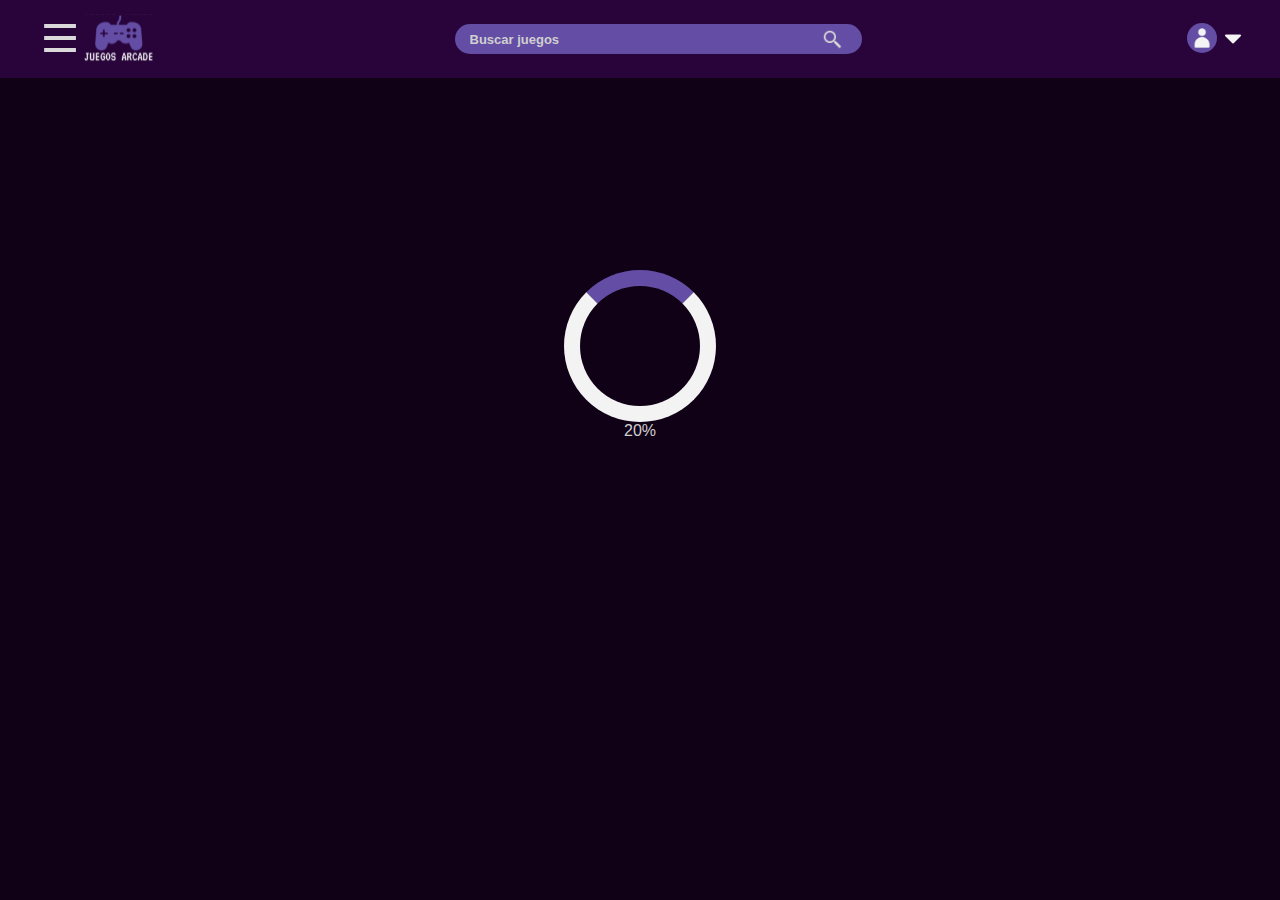
==== commit 333aee71: "Modifico css" ====
--- a/Entregable 2/Home.html
+++ b/Entregable 2/Home.html
@@ -93,8 +93,8 @@
             </div>
             <div class="containerMortal">
                 <img class="imgMortal" src="img/mortalMasLogo.svg" alt="">
-            </div>
-            <a href="lanzamiento.html"> <button class="btnInfo info"><p>Más información</p></button></a>
+                <a href="lanzamiento.html"> <button class="btnInfo info"><p>Más información</p></button></a>
+            </div>
             <div class="containerMain">
                 <div >
                     <img src="/img/imgJuego.svg" alt="">
@@ -387,8 +387,10 @@
             <footer>
                 <div class="containerFooter">
                     
-                    <div class="seccionSiguenos">
-                        <h1> Siguenos!</h1>
+                    <div class="seccion">
+                        <div>
+                            <h1> Siguenos!</h1>
+                        </div>
                         <div class="containerRedes">
                             
                             <div class="logoRedes">
@@ -438,7 +440,7 @@
                     <div>
                         <hr>
                     </div>
-                    <div class="seccion">
+                    <div class="seccionUltimo">
                         <h1> Acerca del sitio</h1>
                         <p>Accesibilidad</p>
                         <p>Política de copyright</p>
--- a/Entregable 2/css/style.css
+++ b/Entregable 2/css/style.css
@@ -39,7 +39,7 @@
     position: sticky;
     top: 0px;
     background-color: #28043A;
-    height: 60px;
+    height: 70px;
     width: 100%;
     z-index: 5;
 }
@@ -75,13 +75,16 @@
     width: 55%;
     height: 100%;
 }
-
+header a .logo{
+    width: 93%;
+    height: 100%;
+}
 .buscador{
     display: flex;
     align-items: center;
     width: 45%;
     height: 40%;
-    margin-left: 5%;
+    margin-left: 3%;
 }
 
 .buscadorImg{
@@ -188,13 +191,13 @@
     font-weight: 600;
     background: #644DA4;
     border-radius: 16px;
-    width: 150px;
-    height: 35px;
+    width: 20%;
+    height: 4%;
     color: #F4F4F5;
     border: 0.25rem solid #644DA4;
     position: absolute;
-    top: 420px;
-    left: 150px;
+    left: 16%;
+    top: 25%;
     z-index: 1;
     overflow: hidden;
   }
@@ -228,6 +231,7 @@
 
   .btnInfo p {
     font-family:  sans-serif;
+    font-size: 10px;
   }
 
 .containerCard{
@@ -393,7 +397,7 @@
 
 footer{
     width: 100%;
-    height: 255px;
+    height: 37vw;
     margin-top: 32px;
     background-color: #28043A;
     display: flex;
@@ -406,8 +410,18 @@
     flex-direction: row;
     
 }
+.seccionUltimo{
+    padding: 0px 0px 0px 4%;
+    padding-top: 20px;
+}
+
+.seccionUltimo h1{
+    padding-bottom: 16px;
+    padding-top: 0;
+}
 footer .containerFooter .seccion {
-    
+    padding: 0 4%;
+    padding-top: 20px;
 }
 .seccionSiguenos{
     height: 108px;
@@ -416,6 +430,10 @@
     align-items: center;
     justify-content: center;
 
+}
+
+.seccionSiguenos h1{
+    padding-bottom: 16px;
 }
 
 
@@ -423,10 +441,13 @@
     padding: 0px ;
     padding-bottom: 16px ;
 }
+footer h1{
+    font-size: 3vw;
+}
 
 footer p {
     color: #F4F4F5;
-    font-size: 6px;
+    font-size: 2vw;
     font-weight: 0;
 }
 .copyright{
@@ -439,12 +460,8 @@
     flex-direction: row;
 }
 
-.listadoCategorias{
-
-}
-
 hr{
-    height: 160px;
+    height: 65%;
     width: 50%;
     background-color:#581578;
     border-color: #581578;
@@ -475,7 +492,7 @@
     align-items: center;
 }
 h1{
-    font-size: 12px;
+    font-size: 16px;
 }
 
 /********4 en linea*****************/
@@ -1055,7 +1072,7 @@
     position: sticky;
     top: 0px;
     background-color: #28043A;
-    height: 81px;
+    height: 78px;
     width: 100%;
     z-index: 5;
 }
@@ -1065,9 +1082,13 @@
     border-radius: 50px;
     border: none;
     width:  381px;
-    height: 31px;
-}
-
+    height: 28px;
+}
+.buscador input{
+    width: 70%;
+    height: 28px;
+    margin-left: 9%;
+}
 ::placeholder {
     color: #CFCFCF;
     font-weight: bold;
@@ -1096,11 +1117,9 @@
     max-height: 23px;
     position: relative;
     right: 40px;
-    top: 6px;
 }
 
 .img{
-    padding-top: 16px;
     padding-left: 31px;
 }
 
@@ -1114,7 +1133,6 @@
 
 }
 .menuUsuario{
-    padding-top: 21px;
     padding-right: 31px;
     position: unset;
     display: flex;
@@ -1122,7 +1140,7 @@
 }
 
 .logoUsuario{
-    padding: 8px 8px;
+    padding: 5px 5px;
 }
 
 .flecha{
@@ -1132,6 +1150,9 @@
 }
 
 /*************MAIN***********************/
+h1{
+    font-size: 24px;
+}
 
 
 /******FOOTER************************/
@@ -1147,17 +1168,29 @@
 }
 
 .containerFooter{
-    padding: 24px 162px;
-    display: flex;
-    flex-direction: row;
+    padding: 0px 0%;
+    display: flex;
+    flex-direction: row;
+    justify-content: space-around;
     
 }
 footer .containerFooter .seccion {
-    padding: 0px 60px;
+    padding: 0px 4vw;
+    padding-top: 24px;
     
 }
+.seccionUltimo{
+    padding: 0px 0px 0px 4vw;
+    padding-top: 24px;
+}
+
+.seccionUltimo h1{
+    font-size: 24px;
+    padding-bottom: 16px;
+    padding-top: 0;
+}
 .seccionSiguenos{
-    padding: 0px 60px;
+    padding: 0px 4vw 0 0;
     height: 108px;
     display: flex;
     flex-direction: column;
@@ -1166,10 +1199,14 @@
 
 }
 
-
+.seccionSiguenos h1{
+    font-size: 24px;
+    padding-bottom: 16px ;
+}
 footer .containerFooter .seccion h1{
     padding: 0px ;
     padding-bottom: 16px ;
+    font-size: 24px;
 }
 
 footer p {
@@ -1181,6 +1218,7 @@
     color: #F4F4F5;
     font-size: 16px;
     font-weight: 600;
+    margin-top: 24px;
 }
 .divCategoria{
     display: flex;
@@ -1188,7 +1226,7 @@
 }
 
 .listadoCategorias{
-    padding-right: 40px;
+    padding-right: 3vw;
 }
 
 hr{
@@ -1201,7 +1239,7 @@
 .logoRedes{
     width: 24px;
     height: 24px;
-    padding: 24px 16px;
+    padding: 5% 3%;
     overflow: hidden;
 }
 
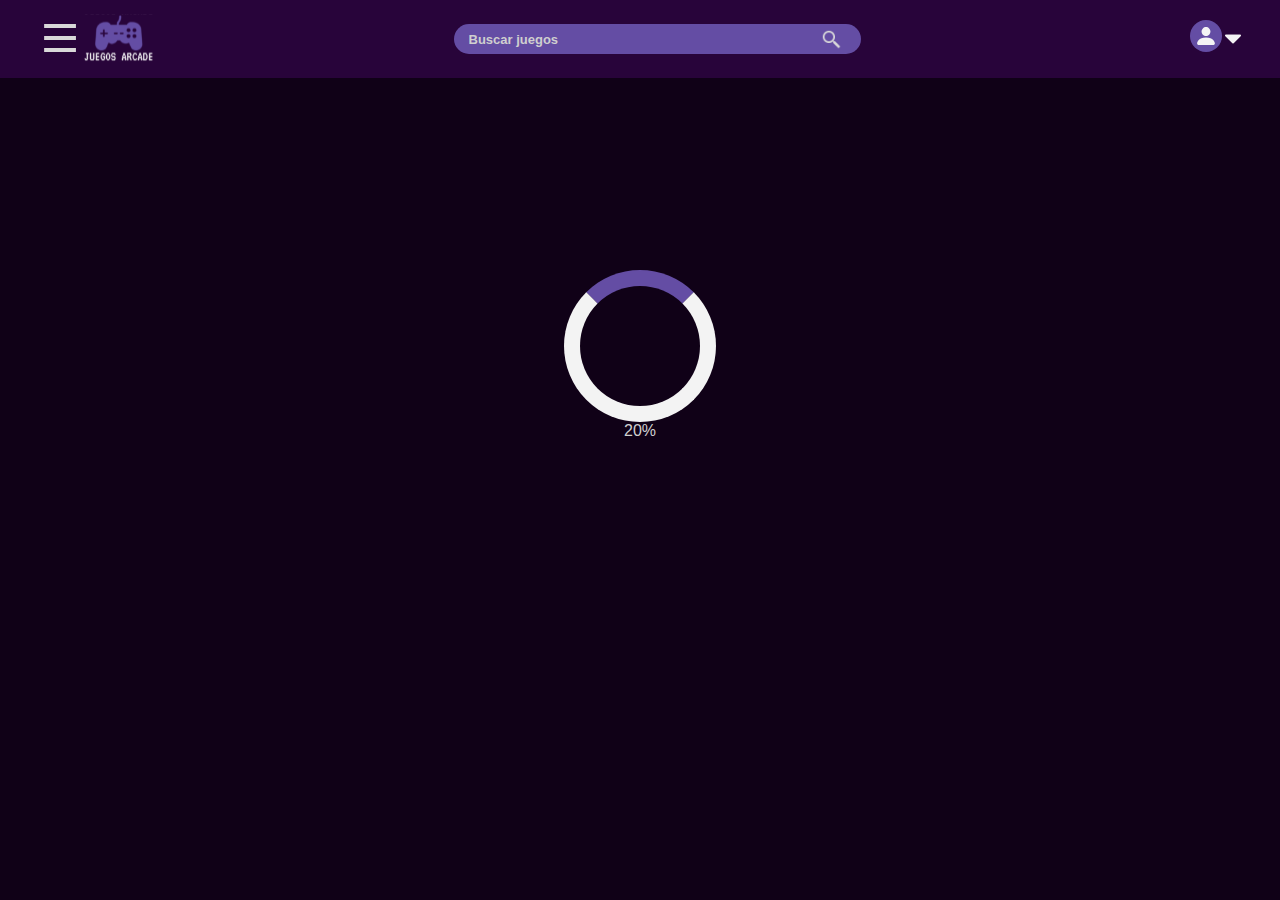
==== commit 1240a3f8: "arreglo de iconos" ====
--- a/Entregable 2/Home.html
+++ b/Entregable 2/Home.html
@@ -30,7 +30,7 @@
             </div>
             <div class="menuUsuario">
                 <div id="btnUsuario" class="usuario">
-                    <img class="logoUsuario" src="img/usuario.png" alt="">
+                    <img class="logoUsuario" src="img/Component 22.svg" alt="">
                 </div>
                 <div id="flecha">
                     <img class="flecha" src="img/ordenar-abajo.png" alt="">
@@ -59,13 +59,14 @@
                 <li>Puzzle</li>
                 <li>Pool</li>
                 <li>Multijugador</li>
-                <li>
-                    <div class="containerRedes">
+                <hr>
+                <li class="liToggle">
+                    <div class="containerRedesToggle">
                         <div class="logoRedes">
-                            <img class="redes" src="img/facebook.png" alt="">
+                            <img class="redes" src="img/logoFB.svg" alt="">
                         </div>
                         <div class="logoRedes">
-                            <img class="redes" src="img/gorjeo.png" alt="">
+                            <img class="redes" src="img/logoTW.svg" alt="">
                         </div>
                     </div>
                 </li>
@@ -75,7 +76,7 @@
     <div id="usuarioCategorias" class="noMostrar">
         <ul class="listaUsuarioCategorias">
             <div>
-                <img class="logoUsuario" src="img/usuario.png" alt="">
+                <img class="logoUsuario2" src="img/Component 29.svg" alt="">
                 <p>Nombre</p>
             </div>
             <hr>
@@ -83,7 +84,7 @@
             <li>Tienda</li>
             <li>Soporte</li>
             <li>Configuración</li>
-            <li>Cerrar Sesión</li>
+            <li>Cerrar sesión</li>
         </ul>
     </div>
      
@@ -394,10 +395,10 @@
                         <div class="containerRedes">
                             
                             <div class="logoRedes">
-                                <img class="redes" src="img/facebook.png" alt="">
+                                <img class="redes" src="img/logoFB.svg" alt="">
                             </div>
                             <div class="logoRedes">
-                                <img class="redes" src="img/gorjeo.png" alt="">
+                                <img class="redes" src="img/logoTW.svg" alt="">
                             </div>
                         </div>
                         <div class="ubicacion">
--- a/Entregable 2/css/style.css
+++ b/Entregable 2/css/style.css
@@ -125,13 +125,13 @@
 }
 
 #btnUsuario{
-    width: 30px;
-    height: 30px;
+    background-color: transparent;
+    width: 32px;
+    height: 32px;
 }
 .logoUsuario{
-    padding: 5px 5px;
-    width: 20px;
-    height: 20px;
+    width: 32px;
+    height: 32px;
 }
 
 .flecha{
@@ -192,12 +192,12 @@
     background: #644DA4;
     border-radius: 16px;
     width: 20%;
-    height: 4%;
+    height: 5%;
+    top: 30%;
     color: #F4F4F5;
     border: 0.25rem solid #644DA4;
     position: absolute;
-    left: 16%;
-    top: 25%;
+    left: 11.5%;
     z-index: 1;
     overflow: hidden;
   }
@@ -329,7 +329,7 @@
     max-width: 360px;
     overflow: hidden;  
 }
-/******Sergio************************/
+
 .cardWithName a {
     margin-right: 21px;
     border-radius: 25px;
@@ -468,7 +468,7 @@
 }
 
 .logoRedes{
-    width: 20px;
+    width: 24px;
     height: 24px;
     padding: 0;
     overflow: hidden;
@@ -482,7 +482,7 @@
 .containerRedes{
     display: flex;
     flex-direction: row;
-    justify-self: center;
+    justify-content: space-around;
 }
 
 .ubicacion{
@@ -548,6 +548,17 @@
     display: flex;
     justify-content: center;
     align-items: center;
+}
+
+.btnPlay{
+    position: absolute;
+    width: 244px;
+    height: 72px;
+    top: 64%;
+    right: 41%;
+}
+.btnPlay p{
+    font-size: 32px;
 }
 
 .juego{
@@ -973,9 +984,6 @@
     margin-left: 8px !important;
 }
 
-
-
-/*************Sergio******************/
 .noMostrar{
     display: none;
 }
@@ -983,17 +991,20 @@
     display: flex;
     flex-direction: column;
     position:fixed;
-    width: 140px;
+    width: 160px;
     height: 52%;
     background-color: #644DA4;
+    z-index: 2;
 }
 .listaCategorias li{
     display: flex;
-    justify-content: center;
+    justify-content: start;
+    padding-left: 16px;
     align-items: center;
     font-weight: bold;
     font-size: 16px;
     height: 40px;
+    color: #F4F4F5;
 }
 .listaCategorias li:hover{
     color: #100117;
@@ -1005,35 +1016,72 @@
     position:fixed;
     right: 0;
     width: 140px;
-    height: 20%;
+    height: 30%;
     background-color: #644DA4;
 }
 .listaUsuarioCategorias li{
     display: flex;
-    justify-content: center;
+    justify-content: start;
+    padding-left: 12px;
+    padding-top: 4px;
+    padding-bottom: 4px;
     align-items: center;
     font-weight: bold;
     font-size: 16px;
     height: 30px;
+    color: #F4F4F5;
 }
 .listaUsuarioCategorias li:hover{
     color: #100117;
     background-color: #957BDC;
 }
+
+.logoUsuario2{
+    padding-left: 12px;
+    padding-top: 8px;
+    padding-bottom: 8px;
+    padding-right: 8px;    
+}   
+
+.listaCategorias hr{
+    margin: 0;
+    margin-left: 8px;
+    height: 2px;
+    border-width:0;
+    background-color: #581578;
+    width: 90%;
+}
+
 .listaUsuarioCategorias div{
     display: flex;
-    justify-content: center;
+    justify-content: start;
     align-items: center;
     flex-direction: row;
     font-weight: bold;
+    color: #F4F4F5;
 }
 .listaUsuarioCategorias hr{
     margin: 0;
-    margin-left: 22px;
+    margin-left: 8px;
     height: 2px;
     border-width:0;
-    background-color: #100117;
-    width: 70%;
+    background-color: #F4F4F5;
+    width: 90%;
+}
+
+.liToggle{
+    padding-left: 0px !important;
+}
+.listaUsuarioCategorias .liToggle:hover{
+    color: #100117;
+    background-color: #957BDC;
+}
+.containerRedesToggle{
+    padding: 0px 16%;
+    width: 100%;
+    display: flex;
+    flex-direction: row;
+    justify-content: space-between;
 }
 button{
     border: none;
@@ -1146,7 +1194,7 @@
 .flecha{
     max-width: 22px;
     max-height: 22px;
-    padding: 8px 8px;
+    padding: 16px 8px;
 }
 
 /*************MAIN***********************/
@@ -1154,7 +1202,22 @@
     font-size: 24px;
 }
 
-
+.btnInfo {
+    
+    width: 10%;
+    height: 4%;
+   
+    position: absolute;
+    left: 17%;
+    top: 55%
+
+
+}
+
+.btnInfo p{
+    font-size: 16px;
+}
+/****CARROUSEL******/
 /******FOOTER************************/
 
 footer{
@@ -1237,14 +1300,14 @@
 }
 
 .logoRedes{
-    width: 24px;
-    height: 24px;
+    width: 32px;
+    height: 32px;
     padding: 5% 3%;
     overflow: hidden;
 }
 
 .redes{
-    max-width: 24px;
+   width: 100%;
 
 }
 
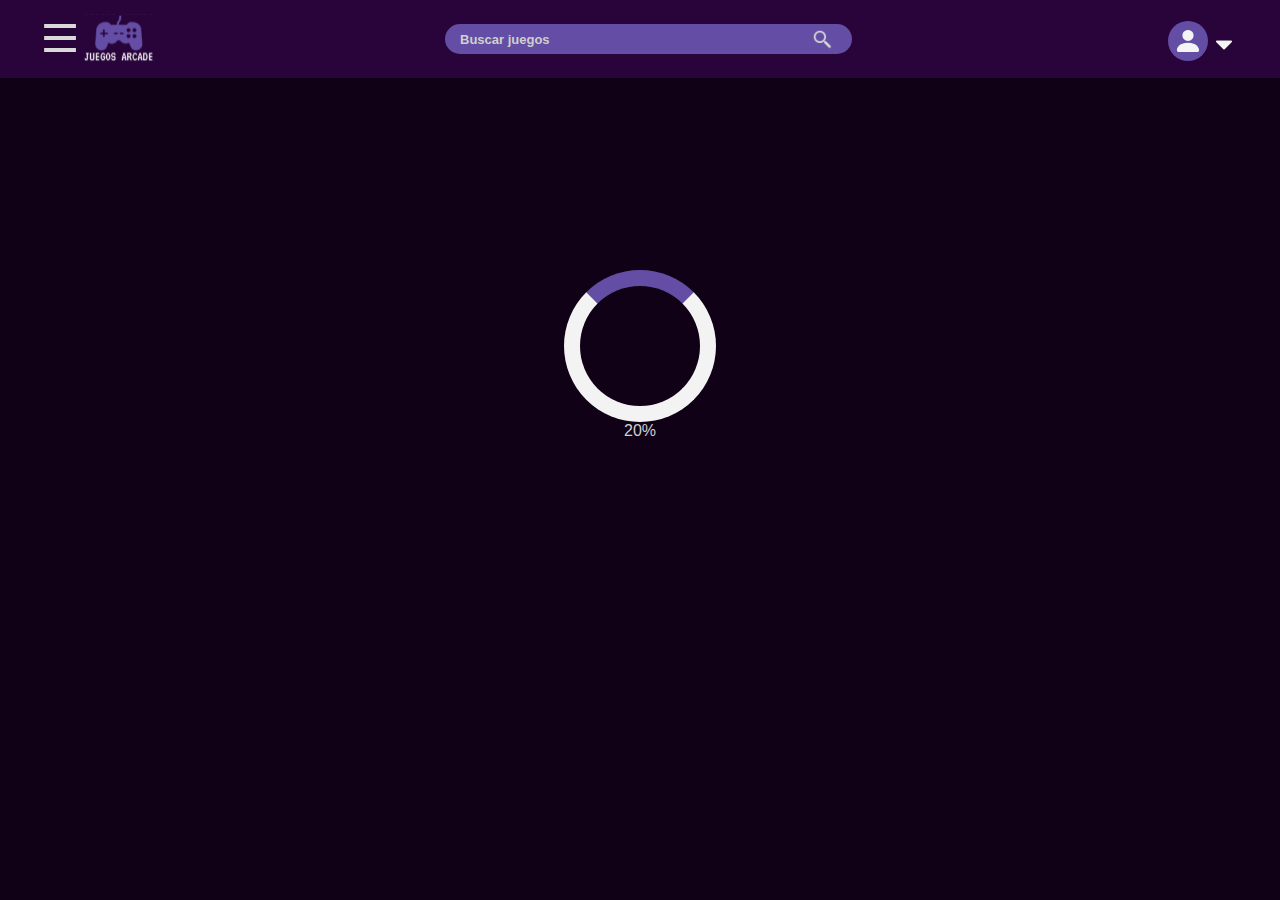
==== commit ca4391de: "detalles en imagenes" ====
--- a/Entregable 2/Home.html
+++ b/Entregable 2/Home.html
@@ -63,10 +63,10 @@
                 <li class="liToggle">
                     <div class="containerRedesToggle">
                         <div class="logoRedes">
-                            <img class="redes" src="img/logoFB.svg" alt="">
+                            <img class="redes2" src="img/logoFB.svg" alt="">
                         </div>
                         <div class="logoRedes">
-                            <img class="redes" src="img/logoTW.svg" alt="">
+                            <img class="redes2" src="img/logoTW.svg" alt="">
                         </div>
                     </div>
                 </li>
@@ -389,9 +389,7 @@
                 <div class="containerFooter">
                     
                     <div class="seccion">
-                        <div>
-                            <h1> Siguenos!</h1>
-                        </div>
+                            <h1 class="siguenos"> Siguenos!</h1>
                         <div class="containerRedes">
                             
                             <div class="logoRedes">
@@ -403,7 +401,7 @@
                         </div>
                         <div class="ubicacion">
                             <p>Av. del Valle 445</p>
-                            <p>Tandil, Buenos Aires.</p>
+                            <p class="tandil">Tandil, Buenos Aires.</p>
                         </div>
                     </div>
                     <div>
--- a/Entregable 2/css/style.css
+++ b/Entregable 2/css/style.css
@@ -68,6 +68,7 @@
     color: #CFCFCF;
     font-weight: bold;
     font-size: 13px;
+    padding-left: 8px;
     font-family: sans-serif;
 }
 
@@ -137,7 +138,8 @@
 .flecha{
     max-width: 22px;
     max-height: 22px;
-    padding: 8px 8px;
+    padding: 8px 12px;
+    padding-left: 4px;
 }
 
 /*************MAIN***********************/
@@ -236,8 +238,8 @@
 
 .containerCard{
    padding-right: 16px;
-   width:  348px;
-   height: 260px;
+   width:  313.2px;
+   /*height: 210.6px;*/
    line-height:0;
 }
 
@@ -266,8 +268,8 @@
   }
 
 .card{
-    width:  348px;
-    height: 51px;
+    width:  313.2px;
+    height: 45.9px;
     background-color: #644DA4;
     border-radius: 0px 0px 25px 25px;
     display: flex;
@@ -275,8 +277,8 @@
 }
 
 .cardWithName{
-    width:  348px;
-    height: 51px;
+    width:  313.2px;
+    height: 45.9px;
     background-color: #644DA4;
     border-radius: 0px 0px 25px 25px;
     display: flex;
@@ -284,8 +286,8 @@
 }
 
 .cardPrice{
-    width:  348px;
-    height: 51px;
+    width:  313.2px;
+    height: 45.9px;
     background-color: #644DA4;
     border-radius: 0px 0px 25px 25px;
     display: flex;
@@ -307,8 +309,8 @@
 }
 
 .containerImg{
-    width: 348px;
-    height: 204px;
+    width:  313.2px;
+    height: 183.6px;
     overflow: hidden;
     border-radius: 25px 25px 0px 0px;
 }
@@ -316,12 +318,12 @@
 
 
 .imgCarrouselHeigh{
-    max-height: 204px;
+    height: 183.6px;
     overflow: hidden;
 }
 
 .imgCarrouselWidth{
-    max-width: 348px;
+    width:  313.2px;
     overflow: hidden;
 }
 
@@ -343,7 +345,7 @@
     border: none;
     height: 35px;
     width: 90px;
-    margin-top: 8px;
+    margin-top: 5px;
     margin-right: 21px;
     text-align: center;
 }
@@ -369,7 +371,7 @@
     border: solid 2px #B7FFDC;
     height: 35px;
     width: 90px;
-    margin-top: 8px;
+    margin-top: 5px;
     margin-right: 21px;
     text-align: center;
 }
@@ -397,7 +399,7 @@
 
 footer{
     width: 100%;
-    height: 37vw;
+    height: 40vw;
     margin-top: 32px;
     background-color: #28043A;
     display: flex;
@@ -410,13 +412,17 @@
     flex-direction: row;
     
 }
+
+
 .seccionUltimo{
-    padding: 0px 0px 0px 4%;
-    padding-top: 20px;
-}
+    padding: 0px 4% 0px 4%;
+    padding-top: 16px;
+}
+
+
 
 .seccionUltimo h1{
-    padding-bottom: 16px;
+    padding-bottom: 8px;
     padding-top: 0;
 }
 footer .containerFooter .seccion {
@@ -432,8 +438,11 @@
 
 }
 
-.seccionSiguenos h1{
-    padding-bottom: 16px;
+.siguenos{
+    padding-bottom: 8px !important;
+}
+.listadoCategorias{
+    padding-right: 3px;
 }
 
 
@@ -447,8 +456,13 @@
 
 footer p {
     color: #F4F4F5;
-    font-size: 2vw;
+    font-size: 2.5vw;
     font-weight: 0;
+}
+
+
+.tandil{
+    padding-bottom: 8px !important;
 }
 .copyright{
     color: #F4F4F5;
@@ -461,7 +475,7 @@
 }
 
 hr{
-    height: 65%;
+    height: 85%;
     width: 50%;
     background-color:#581578;
     border-color: #581578;
@@ -475,7 +489,11 @@
 }
 
 .redes{
-    width: 70%;
+    width: 80%;
+
+}
+.redes2{
+    width: 100%;
 
 }
 
@@ -490,6 +508,7 @@
     flex-direction: column;
     justify-content: center;
     align-items: center;
+    text-align: center;
 }
 h1{
     font-size: 16px;
@@ -587,11 +606,13 @@
 .redesJuego{
     width: 40px;
     height: 40px;
+    padding-top: 4px;
 }
 
 .facebook{
-    width: 35px;
-    height: 35px;
+    width: 30px;
+    height: 30px;
+    padding-top: 8px;
 }
 
 .contendedorGaleria{
@@ -783,7 +804,7 @@
 .fuegoimg{
     /*width: 940px;*/
     position: absolute;
-    top: 444px;
+    top: 441px;
     left: 300px;
 }
 
@@ -793,7 +814,7 @@
 
 .personajeimg{
     position: absolute;
-    top: 270px;
+    top: 267px;
     left: 348px;
 }
 
@@ -946,13 +967,13 @@
     width: 500px;
     right: 0px;
     position: relative;
-    bottom: 63.5px;
+    bottom: 63px;
 }
 
 .imgFeature2{
     height: 468px;
     position: relative;
-    bottom: 125.5px;
+    bottom: 125px;
 }
 
 .imgFeature3{
@@ -977,11 +998,17 @@
     margin-left: 0px !important;
     padding-top: 24px;
     padding-right: 24px;
+    padding-bottom: 24px;
     
 }
 
 .textoSegundaFeature{
     margin-left: 8px !important;
+}
+
+.tituloTercerFeature{
+    text-align: center;
+    padding-bottom: 24px;
 }
 
 .noMostrar{
@@ -1016,7 +1043,7 @@
     position:fixed;
     right: 0;
     width: 140px;
-    height: 30%;
+    height: 28%;
     background-color: #644DA4;
 }
 .listaUsuarioCategorias li{
@@ -1076,12 +1103,13 @@
     color: #100117;
     background-color: #957BDC;
 }
+
 .containerRedesToggle{
     padding: 0px 16%;
     width: 100%;
     display: flex;
     flex-direction: row;
-    justify-content: space-between;
+    justify-content: space-around;
 }
 button{
     border: none;
@@ -1181,23 +1209,34 @@
 
 }
 .menuUsuario{
-    padding-right: 31px;
+    padding-right: 32px;
+    padding-top: 16px;
     position: unset;
     display: flex;
     flex-direction: row;
 }
 
 .logoUsuario{
-    padding: 5px 5px;
+
+    width: 40px;
+    height: 40px;
 }
 
 .flecha{
     max-width: 22px;
     max-height: 22px;
-    padding: 16px 8px;
+    padding: 16px 16px;
 }
 
 /*************MAIN***********************/
+.containerRedesToggle{
+    padding: 0px 16%;
+    width: 100%;
+    display: flex;
+    flex-direction: row;
+    justify-content: space-between;
+}
+
 h1{
     font-size: 24px;
 }
@@ -1217,7 +1256,181 @@
 .btnInfo p{
     font-size: 16px;
 }
+
 /****CARROUSEL******/
+
+.containerCard{
+   padding-right: 16px;
+   width:  348px;
+   height: 260px;
+   line-height:0;
+}
+
+.carrousel{
+    display: flex;
+    flex-direction: row;
+    margin-top: 16px;
+    overflow: scroll;
+    list-style: none;
+}
+
+
+.carrousel::-webkit-scrollbar{
+    width: 2px;
+    height: 8px; 
+}
+
+.carrousel::-webkit-scrollbar-track {
+    border-radius: 8px;
+    background-color: none;
+  }
+
+.carrousel::-webkit-scrollbar-thumb {
+    background: #581578;
+    border-radius: 8px;
+  }
+
+.card{
+    width:  348px;
+    height: 51px;
+    background-color: #644DA4;
+    border-radius: 0px 0px 25px 25px;
+    display: flex;
+    justify-content: end;
+}
+
+.cardWithName{
+    width:  348px;
+    height: 51px;
+    background-color: #644DA4;
+    border-radius: 0px 0px 25px 25px;
+    display: flex;
+    justify-content: space-between;
+}
+
+.cardPrice{
+    width:  348px;
+    height: 51px;
+    background-color: #644DA4;
+    border-radius: 0px 0px 25px 25px;
+    display: flex;
+    justify-content: end; 
+}
+
+.cardPrice .precio {
+    color: #F4F4F5;
+    font-size: 16px;
+    font-weight: 700;
+    padding-top: 26px;
+    padding-right: 8px;
+}
+
+
+.cardWithName h1 {
+    padding-left: 16px;
+    padding-top: 24px;
+}
+
+.containerImg{
+    width: 348px;
+    height: 204px;
+    overflow: hidden;
+    border-radius: 25px 25px 0px 0px;
+}
+
+
+
+.imgCarrouselHeigh{
+    height: 204px;
+    overflow: hidden;
+}
+
+.imgCarrouselWidth{
+    width: 348px;
+    overflow: hidden;
+}
+
+.imgCarrouselWidthJuego{
+    width: 360px;
+    overflow: hidden;  
+}
+
+.cardWithName a {
+    margin-right: 21px;
+    border-radius: 25px;
+    height: 42px;
+    width: 90px;
+}
+
+.btnComprar{
+    background-color: #18F58B;
+    border-radius: 25px;
+    border: none;
+    height: 35px;
+    width: 90px;
+    margin-top: 8px;
+    margin-right: 21px;
+    text-align: center;
+}
+.comprar {
+    border-color: #18F58B;
+    box-shadow: 0 0 40px 40px  #18F58B inset, 0 0 0 0 #18F58B;
+    -webkit-transition: all 150ms ease-in-out;
+    transition: all 150ms ease-in-out;
+  }
+  .comprar:hover {
+    box-shadow: 0 0 10px 0  #18F58B inset, 0 0 10px 4px  #18F58B;
+  }
+.btnComprar p{
+    font-family:  sans-serif;
+    font-size: 16px;
+    font-weight:bold;
+    color: #100117;
+}
+
+.btnJugar{
+    background-color: #B7FFDC;
+    border-radius: 25px;
+    border: solid 2px #B7FFDC;
+    height: 35px;
+    width: 90px;
+    margin-top: 8px;
+    margin-right: 21px;
+    text-align: center;
+}
+.btnJugar p{
+    font-family:  sans-serif;
+    font-size: 16px;
+    font-weight:bold;
+    color: #100117;
+}
+
+.jugar {
+    -webkit-transition: all 150ms ease-in-out;
+    transition: all 150ms ease-in-out;
+  }
+  .jugar:hover {
+    box-shadow: 0 0 10px 0  #B7FFDC inset, 0 0 10px 4px  #18F58B;
+  }
+
+  .jugar:hover  p {
+    color: #100117;
+  }
+
+
+  .btnPlay{
+    position: absolute;
+    width: 244px;
+    height: 72px;
+    top: 64%;
+    right: 41%;
+}
+.btnPlay p{
+    font-size: 32px;
+}
+
+
+
 /******FOOTER************************/
 
 footer{
@@ -1262,9 +1475,10 @@
 
 }
 
-.seccionSiguenos h1{
+.seccion .siguenos{
     font-size: 24px;
     padding-bottom: 16px ;
+    padding-left: 1.5vw !important;
 }
 footer .containerFooter .seccion h1{
     padding: 0px ;
@@ -1322,6 +1536,9 @@
     flex-direction: column;
     justify-content: center;
     align-items: center;
-}
-
-}
+    padding-top: 8px;
+    padding-left: 8px;
+}
+
+
+}
